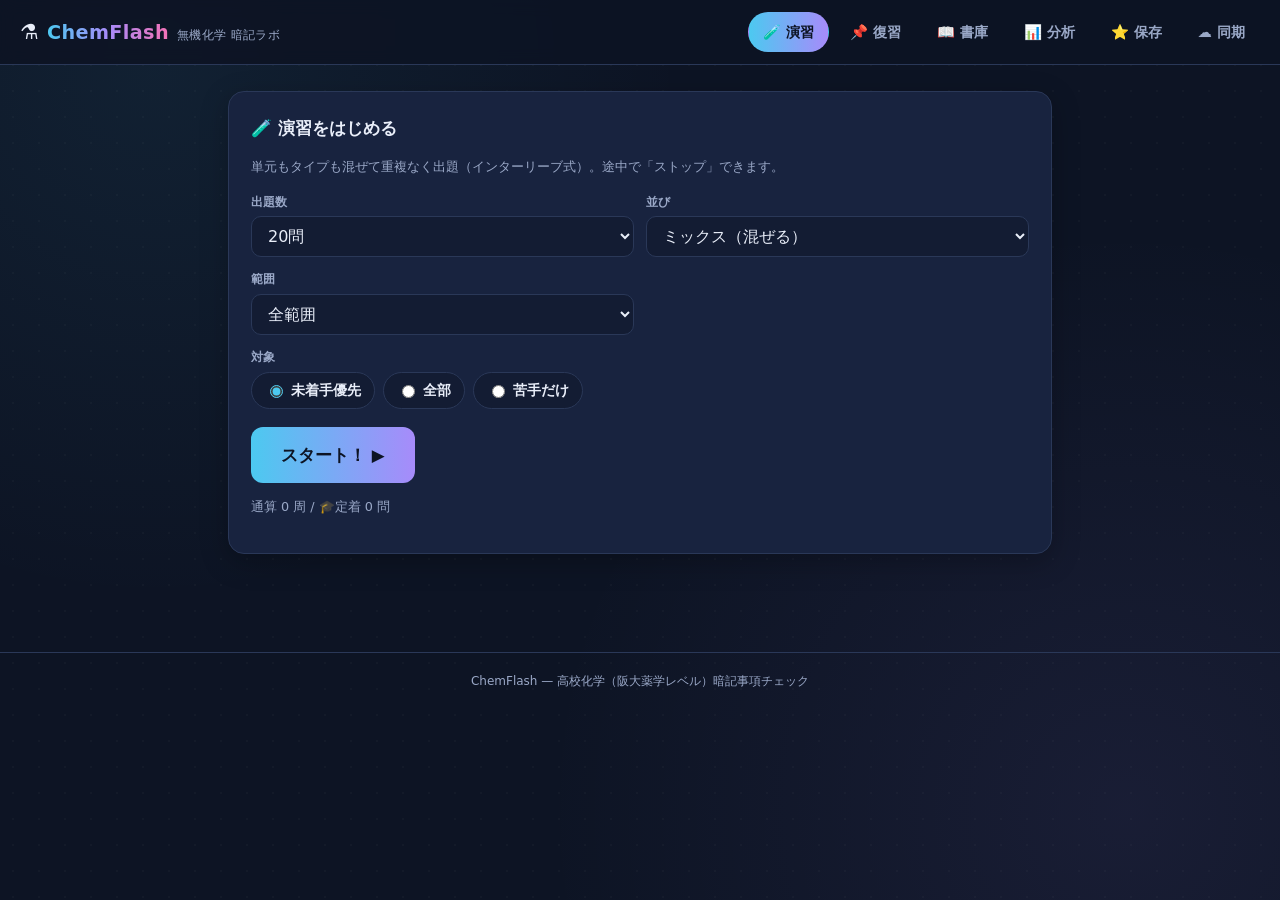
==== index.html @ 143f13f7 "金属元素115問を追加（計143問）＋問題データを js/seed.js に分離 - 公式問題の原本を store.js 内蔵から js/seed.js へ移動   （今後のCSV反映はこのファイルの" ====
<!doctype html>
<html lang="ja">
<head>
  <meta charset="utf-8">
  <meta name="viewport" content="width=device-width, initial-scale=1">
  <title>ChemFlash | 化学暗記ラボ</title>
  <link rel="icon" href="data:image/svg+xml,<svg xmlns=%22http://www.w3.org/2000/svg%22 viewBox=%220 0 100 100%22><text y=%22.9em%22 font-size=%2290%22>⚗️</text></svg>">
  <link rel="manifest" href="manifest.json">
  <meta name="theme-color" content="#0d1424">
  <meta name="apple-mobile-web-app-capable" content="yes">
  <link rel="stylesheet" href="css/style.css">
</head>
<body>

  <header class="appbar">
    <div class="logo">
      <span class="flask">⚗️</span>
      <span class="name">ChemFlash</span>
      <span class="tagline">無機化学 暗記ラボ</span>
    </div>
    <nav class="tabs">
      <button data-tab="practice" class="active">🧪 演習</button>
      <button data-tab="review">📌 復習</button>
      <button data-tab="library">📖 書庫</button>
      <button data-tab="stats">📊 分析</button>
      <button data-tab="saved">⭐ 保存</button>
      <button data-tab="sync">☁ 同期</button>
    </nav>
  </header>

  <main id="view"></main>

  <footer class="foot">ChemFlash — 高校化学（阪大薬学レベル）暗記事項チェック</footer>

  <div id="toast"></div>

  <script src="js/sync-config.js"></script>
  <script src="js/seed.js"></script>
  <script src="js/store.js"></script>
  <script src="js/app.js"></script>
</body>
</html>
---- css/style.css ----
/* =========================================================
   ChemFlash 共通スタイル
   テーマ: 深いネイビー（理系・大人）× ビビッドな差し色（ポップ）
   ========================================================= */
:root {
  --bg: #0d1424;
  --bg-soft: #131c33;
  --card: #18233f;
  --card-2: #1e2a4a;
  --line: #2a3858;
  --text: #e9eef9;
  --text-dim: #9aa8c7;
  --cyan: #4cc9f0;
  --violet: #a78bfa;
  --green: #34d399;
  --orange: #fb923c;
  --pink: #f472b6;
  --yellow: #fbbf24;
  --red: #f87171;
  --radius: 16px;
  --mono: "Consolas", "SF Mono", "Cascadia Code", monospace;
}

* { box-sizing: border-box; }

body {
  margin: 0;
  background:
    radial-gradient(circle at 12% 8%, rgba(76, 201, 240, .07), transparent 38%),
    radial-gradient(circle at 88% 90%, rgba(167, 139, 250, .08), transparent 42%),
    radial-gradient(rgba(255, 255, 255, .025) 1px, transparent 1px) 0 0 / 26px 26px,
    var(--bg);
  color: var(--text);
  font-family: "Hiragino Kaku Gothic ProN", "Yu Gothic UI", "Meiryo", system-ui, sans-serif;
  line-height: 1.7;
  min-height: 100vh;
}

/* ---------- ヘッダー ---------- */
header.appbar {
  position: sticky; top: 0; z-index: 20;
  display: flex; align-items: center; gap: 14px; flex-wrap: wrap;
  padding: 12px 20px;
  background: rgba(13, 20, 36, .88);
  backdrop-filter: blur(8px);
  border-bottom: 1px solid var(--line);
}
.logo {
  display: flex; align-items: baseline; gap: 8px;
  font-weight: 800; font-size: 1.2rem; letter-spacing: .02em;
  white-space: nowrap;
}
.logo .flask { font-size: 1.3rem; }
.logo .name {
  background: linear-gradient(90deg, var(--cyan), var(--violet), var(--pink));
  -webkit-background-clip: text; background-clip: text; color: transparent;
}
.logo .tagline { font-size: .72rem; font-weight: 500; color: var(--text-dim); }

nav.tabs { display: flex; gap: 6px; flex-wrap: wrap; margin-left: auto; }
nav.tabs button, .navlink {
  border: 1px solid transparent; background: transparent; color: var(--text-dim);
  font: inherit; font-size: .9rem; font-weight: 600;
  padding: 7px 14px; border-radius: 999px; cursor: pointer;
  text-decoration: none; transition: .15s;
}
nav.tabs button:hover, .navlink:hover { color: var(--text); background: var(--card); }
nav.tabs button.active {
  color: #0d1424; background: linear-gradient(90deg, var(--cyan), var(--violet));
}
.navlink { border-color: var(--line); }

main { max-width: 860px; margin: 0 auto; padding: 26px 18px 80px; }

footer.foot {
  text-align: center; color: var(--text-dim); font-size: .75rem;
  padding: 18px; border-top: 1px solid var(--line);
}

/* ---------- パネル / カード ---------- */
.panel {
  background: var(--card); border: 1px solid var(--line);
  border-radius: var(--radius); padding: 22px; margin-bottom: 18px;
  box-shadow: 0 8px 28px rgba(0, 0, 0, .25);
}
.panel h2 { margin: 0 0 12px; font-size: 1.05rem; }
.panel h2 .accent { color: var(--cyan); }
.center { text-align: center; }
.muted { color: var(--text-dim); font-size: .85rem; }
.small { font-size: .8rem; }

/* ---------- チップ ---------- */
.chip {
  display: inline-block; padding: 2px 11px; border-radius: 999px;
  font-size: .74rem; font-weight: 700; letter-spacing: .02em;
  border: 1px solid var(--line); color: var(--text-dim); background: var(--bg-soft);
}
.chip.sub { color: var(--cyan); border-color: rgba(76, 201, 240, .4); }
.chip.type-丸暗記 { color: var(--yellow); border-color: rgba(251, 191, 36, .45); }
.chip.type-理由型 { color: var(--pink); border-color: rgba(244, 114, 182, .45); }
.chip.unit { color: var(--violet); border-color: rgba(167, 139, 250, .4); }
.chip.custom { color: var(--green, #4ade80); border-color: rgba(74, 222, 128, .45); }
.diff { color: var(--yellow); font-size: .8rem; letter-spacing: 2px; }

/* ---------- 問題カード ---------- */
.qcard { position: relative; }
.qcard-top { display: flex; align-items: center; gap: 8px; flex-wrap: wrap; margin-bottom: 14px; }
.star-btn {
  margin-left: auto; background: none; border: none; cursor: pointer;
  font-size: 1.45rem; line-height: 1; color: var(--line); transition: .15s;
}
.star-btn:hover { transform: scale(1.2) rotate(-8deg); }
.star-btn.on { color: var(--yellow); text-shadow: 0 0 12px rgba(251, 191, 36, .6); }

.qtext { font-size: 1.12rem; font-weight: 700; margin: 6px 0 10px; white-space: pre-wrap; }
.tags { color: var(--text-dim); font-size: .78rem; font-family: var(--mono); }
.tags span { margin-right: 8px; }
.ans-tags { margin-top: 10px; }

.answer-box {
  margin-top: 16px; padding: 14px 16px; border-radius: 12px;
  background: var(--bg-soft); border: 1px dashed var(--cyan);
  white-space: pre-wrap; animation: pop-in .22s ease-out;
}
.answer-box .label { color: var(--cyan); font-size: .72rem; font-weight: 800; letter-spacing: .15em; }
@keyframes pop-in { from { opacity: 0; transform: translateY(6px) scale(.98); } }

/* ---------- ボタン ---------- */
.btn {
  font: inherit; font-weight: 700; cursor: pointer;
  border: 1px solid var(--line); border-radius: 12px;
  background: var(--card-2); color: var(--text);
  padding: 11px 20px; transition: .15s;
}
.btn:hover { transform: translateY(-1px); filter: brightness(1.12); }
.btn:active { transform: translateY(1px) scale(.98); }
.btn.primary {
  border: none; color: #0d1424;
  background: linear-gradient(90deg, var(--cyan), var(--violet));
}
.btn.ok { border: none; color: #06281c; background: var(--green); }
.btn.ng { border: none; color: #341403; background: var(--orange); }
.btn.danger { color: var(--red); border-color: rgba(248, 113, 113, .4); }
.btn.wide { width: 100%; }
.btn.sm { padding: 5px 12px; font-size: .8rem; border-radius: 9px; }

.judge-row { display: flex; gap: 12px; margin-top: 16px; }
.judge-row .btn { flex: 1; font-size: 1rem; padding: 13px; }

.reveal-wrap { margin-top: 18px; }

/* ---------- コメント ---------- */
.comment-wrap { margin-top: 16px; border-top: 1px solid var(--line); padding-top: 10px; }
.comment-toggle {
  background: none; border: none; color: var(--text-dim); cursor: pointer;
  font: inherit; font-size: .82rem; padding: 2px 0;
}
.comment-toggle:hover { color: var(--cyan); }
.comment-body { display: flex; gap: 8px; margin-top: 8px; }
.comment-body[hidden] { display: none; }
textarea, input[type="text"], select {
  font: inherit; color: var(--text); background: var(--bg-soft);
  border: 1px solid var(--line); border-radius: 10px; padding: 9px 12px;
}
textarea:focus, input:focus, select:focus { outline: none; border-color: var(--cyan); }
.comment-body textarea { flex: 1; min-height: 44px; resize: vertical; }
.comment-preview { color: var(--yellow); font-size: .82rem; margin-top: 6px; white-space: pre-wrap; }

/* ---------- セッションバー ---------- */
.session-bar { display: flex; align-items: center; gap: 14px; margin-bottom: 14px; flex-wrap: wrap; }
.session-bar .meta { font-size: .82rem; color: var(--text-dim); font-weight: 600; }
.progress-track {
  flex: 1; min-width: 140px; height: 8px; border-radius: 99px;
  background: var(--bg-soft); overflow: hidden;
}
.progress-fill {
  height: 100%; border-radius: 99px;
  background: linear-gradient(90deg, var(--cyan), var(--violet), var(--pink));
  transition: width .3s;
}

/* ---------- フィルタ ---------- */
.filter-row { display: flex; gap: 10px; flex-wrap: wrap; margin-bottom: 16px; }
.filter-row select { flex: 1; min-width: 150px; }

/* ---------- 分析 ---------- */
.metric-legend { display: flex; gap: 16px; flex-wrap: wrap; margin-bottom: 14px; font-size: .78rem; color: var(--text-dim); }
.metric-legend i { display: inline-block; width: 10px; height: 10px; border-radius: 3px; margin-right: 5px; }
.stat-row { padding: 12px 0; border-bottom: 1px solid var(--line); }
.stat-row:last-child { border-bottom: none; }
.stat-row .name { font-weight: 700; font-size: .92rem; }
.stat-row .count { color: var(--text-dim); font-size: .76rem; margin-left: 8px; font-family: var(--mono); }
.bars { display: grid; gap: 5px; margin-top: 8px; }
.bar-line { display: grid; grid-template-columns: 6.2em 1fr 4em; align-items: center; gap: 10px; font-size: .76rem; }
.bar-line .blabel { color: var(--text-dim); }
.bar-track { height: 7px; border-radius: 99px; background: var(--bg-soft); overflow: hidden; }
.bar-fill { height: 100%; border-radius: 99px; transition: width .4s; }
.bar-fill.first { background: var(--cyan); }
.bar-fill.understand { background: var(--green); }
.bar-fill.coverage { background: var(--violet); }
.bar-line .bval { text-align: right; font-family: var(--mono); }

/* ---------- 保存リスト ---------- */
/* ---------- 自作問題フォーム ---------- */
.cq-form { display: flex; flex-direction: column; gap: 10px; margin-bottom: 16px; }
.cq-form textarea { resize: vertical; }
.cq-form .btn-row { margin-top: 0; }
.cq-list { border-top: 1px solid var(--line); padding-top: 6px; }
.cq-list summary .badge { flex-shrink: 0; margin-left: auto; }

details.saved-item { border-bottom: 1px solid var(--line); padding: 10px 0; }
details.saved-item:last-child { border-bottom: none; }
details.saved-item summary { cursor: pointer; font-weight: 600; list-style: none; display: flex; gap: 10px; align-items: baseline; }
details.saved-item summary::before { content: "▸"; color: var(--cyan); flex-shrink: 0; }
details.saved-item[open] summary::before { content: "▾"; }
.saved-body { padding: 10px 0 4px 18px; }

/* ---------- テーブル（管理画面） ---------- */
.table-wrap { overflow-x: auto; }
table.qtable { width: 100%; border-collapse: collapse; font-size: .84rem; }
table.qtable th, table.qtable td {
  text-align: left; padding: 9px 10px; border-bottom: 1px solid var(--line); vertical-align: top;
}
table.qtable th { color: var(--text-dim); font-size: .74rem; letter-spacing: .05em; white-space: nowrap; }
table.qtable td.q-cell { min-width: 220px; }
table.qtable .ans { color: var(--text-dim); font-size: .78rem; }

.form-grid { display: grid; grid-template-columns: 1fr 1fr; gap: 12px; }
.form-grid .full { grid-column: 1 / -1; }
.form-grid label { display: block; font-size: .76rem; font-weight: 700; color: var(--text-dim); margin-bottom: 4px; }
.form-grid input, .form-grid select, .form-grid textarea { width: 100%; }
@media (max-width: 640px) { .form-grid { grid-template-columns: 1fr; } }

.btn-row { display: flex; gap: 10px; flex-wrap: wrap; margin-top: 14px; }

pre.csv-help {
  background: var(--bg-soft); border: 1px solid var(--line); border-radius: 10px;
  padding: 12px; font-family: var(--mono); font-size: .72rem;
  overflow-x: auto; color: var(--text-dim);
}

/* ---------- 同期 ---------- */
.sync-id-box {
  font-family: var(--mono); font-size: .9rem;
  background: var(--bg-soft); border: 1px solid var(--violet);
  border-radius: 10px; padding: 10px 14px; word-break: break-all;
}

/* ---------- 友達に教える ---------- */
.share-row { display: flex; gap: 18px; align-items: flex-start; flex-wrap: wrap; }
.qr-card {
  background: #fff; border-radius: 14px; padding: 10px; line-height: 0;
  flex: 0 0 auto; /* QRは白地でないと読み取りにくい */
}
.share-side { flex: 1; min-width: 220px; display: flex; flex-direction: column; gap: 4px; }
.share-url {
  font-family: var(--mono); font-size: .82rem; color: var(--text);
  background: var(--bg-soft); border: 1px solid var(--line);
  border-radius: 10px; padding: 8px 12px; word-break: break-all;
}
.share-side .btn-row { margin-top: 8px; }

/* ---------- トースト ---------- */
#toast {
  position: fixed; left: 50%; bottom: 28px; transform: translateX(-50%) translateY(20px);
  background: var(--card-2); color: var(--text); border: 1px solid var(--line);
  padding: 10px 22px; border-radius: 999px; font-size: .86rem; font-weight: 600;
  opacity: 0; pointer-events: none; transition: .25s; z-index: 99;
  box-shadow: 0 10px 30px rgba(0, 0, 0, .4);
}
#toast.show { opacity: 1; transform: translateX(-50%) translateY(0); }
#toast.good { border-color: var(--green); }
#toast.bad { border-color: var(--red); }

/* ---------- ダイアログ ---------- */
dialog {
  background: var(--card); color: var(--text); border: 1px solid var(--line);
  border-radius: var(--radius); padding: 22px; max-width: 560px; width: calc(100% - 40px);
}
dialog::backdrop { background: rgba(5, 8, 16, .7); backdrop-filter: blur(3px); }

/* ---------- 完了画面 ---------- */
.done-emoji { font-size: 3rem; margin: 6px 0; }
.score-line { font-size: 1rem; margin: 10px 0 18px; }
.score-line b.okc { color: var(--green); }
.score-line b.ngc { color: var(--orange); }

/* ===== 3段階評価ボタン ===== */
.judge-q { text-align: center; color: var(--text-dim); font-size: .82rem; margin: 16px 0 8px; }
.judge-row.grade3 .btn { font-size: .98rem; }
.btn.vague { border: none; color: #3a2d04; background: var(--yellow); }
.btn.skip { color: var(--text-dim); border-color: var(--line); margin-top: 8px; }
.btn.ghost { background: transparent; color: var(--cyan); border-color: rgba(76, 201, 240, .4); }
.btn.big { font-size: 1.05rem; padding: 14px 30px; }
.after-row { margin-top: 14px; text-align: center; }
.reveal-wrap .btn.skip.wide { margin-top: 10px; }

/* ===== タグボタン ===== */
.tagbtn {
  font: inherit; font-family: var(--mono); font-size: .76rem;
  background: var(--bg-soft); color: var(--text-dim);
  border: 1px solid var(--line); border-radius: 7px;
  padding: 1px 8px; margin: 0 5px 5px 0; cursor: pointer; transition: .12s;
}
.tagbtn:hover { color: var(--cyan); border-color: var(--cyan); }

/* ===== ナビバッジ ===== */
.navbadge {
  display: inline-block; min-width: 18px; padding: 0 5px;
  background: var(--pink); color: #2a0716; border-radius: 99px;
  font-size: .7rem; font-weight: 800; text-align: center;
}

/* ===== 演習スタート画面 ===== */
.start-grid { display: grid; grid-template-columns: 1fr 1fr; gap: 12px; margin: 14px 0; }
.start-grid .full { grid-column: 1 / -1; }
.start-grid label { display: block; font-size: .76rem; font-weight: 700; color: var(--text-dim); margin-bottom: 4px; }
.start-grid select { width: 100%; }
.seg { display: flex; gap: 8px; flex-wrap: wrap; }
.seg label { display: inline-flex; align-items: center; gap: 5px; font-size: .85rem; color: var(--text);
  background: var(--bg-soft); border: 1px solid var(--line); border-radius: 99px; padding: 6px 13px; cursor: pointer; }
.seg input { accent-color: var(--cyan); }
.due-hint { background: rgba(76,201,240,.08); border: 1px solid rgba(76,201,240,.3);
  border-radius: 10px; padding: 8px 12px; font-size: .85rem; }
@media (max-width: 520px) { .start-grid { grid-template-columns: 1fr; } }

/* ===== サブタブ（復習） ===== */
.subtabs { display: flex; gap: 8px; margin-bottom: 12px; }
.subtab {
  flex: 1; font: inherit; font-weight: 700; cursor: pointer;
  background: var(--card); color: var(--text-dim);
  border: 1px solid var(--line); border-radius: 12px; padding: 10px; transition: .15s;
}
.subtab.active { color: #0d1424; background: linear-gradient(90deg, var(--cyan), var(--violet)); border-color: transparent; }
.subtab .cnt { font-family: var(--mono); opacity: .85; }

/* ===== 書庫 ===== */
.active-tag { font-size: .85rem; }
.lib-list { margin-top: 6px; }
.lib-item { border-bottom: 1px solid var(--line); padding: 9px 0; }
.lib-item summary { cursor: pointer; list-style: none; display: flex; gap: 9px; align-items: baseline; }
.lib-item summary::-webkit-details-marker { display: none; }
.lib-q { font-weight: 600; font-size: .9rem; }
.lib-body { padding: 10px 0 4px 6px; }
.lib-meta { display: flex; align-items: center; gap: 8px; flex-wrap: wrap; margin-bottom: 10px; }
.lib-meta .star-btn { margin-left: auto; font-size: 1.2rem; }

.badge { display: inline-block; padding: 1px 9px; border-radius: 99px; font-size: .7rem; font-weight: 800;
  white-space: nowrap; border: 1px solid var(--line); }
.badge.b-ok { color: var(--green); border-color: rgba(52,211,153,.5); }
.badge.b-vague { color: var(--yellow); border-color: rgba(251,191,36,.5); }
.badge.b-ng { color: var(--orange); border-color: rgba(251,146,60,.5); }
.badge.b-graduated { color: #0d1424; background: var(--green); border-color: transparent; }
.badge.b-untouched { color: var(--text-dim); }
.badge.b-unlearned { color: var(--violet); border-color: rgba(167,139,250,.5); }

/* ===== 分析ヒーロー ===== */
.panel.hero { background: linear-gradient(160deg, var(--card-2), var(--card)); }
.hero-stats { display: flex; gap: 10px; text-align: center; margin-bottom: 14px; }
.hero-stats .hs { flex: 1; background: var(--bg-soft); border: 1px solid var(--line); border-radius: 12px; padding: 12px 6px; }
.hero-stats .hs b { display: block; font-size: 1.5rem; }
.hero-stats .hs span { font-size: .72rem; color: var(--text-dim); }
.weak-box { background: rgba(248,113,113,.06); border: 1px solid rgba(248,113,113,.25); border-radius: 12px; padding: 10px 14px; }
.weak-title { font-weight: 800; font-size: .82rem; color: var(--orange); margin-bottom: 6px; }
.weak-list { margin: 0; padding-left: 20px; }
.weak-list li { padding: 2px 0; font-size: .9rem; }
.weak-list .dot { display: inline-block; width: 9px; height: 9px; border-radius: 3px; margin-right: 6px; }

/* 単元タイル */
.unit-grid { display: grid; grid-template-columns: repeat(auto-fill, minmax(150px, 1fr)); gap: 10px; }
.unit-tile {
  text-align: left; cursor: pointer; font: inherit; color: var(--text);
  background: var(--bg-soft); border: 1px solid var(--line);
  border-left: 5px solid var(--c); border-radius: 12px; padding: 11px 13px; transition: .15s;
}
.unit-tile:hover { transform: translateY(-2px); border-color: var(--c); }
.unit-tile.open { background: var(--card-2); box-shadow: 0 0 0 1px var(--c) inset; }
.unit-tile .ut-name { display: block; font-weight: 700; font-size: .88rem; }
.unit-tile .ut-val { font-size: 1.4rem; font-weight: 800; color: var(--c); }
.unit-tile .ut-sub { display: block; font-size: .68rem; color: var(--text-dim); }

/* 凡例スウォッチ */
.metric-legend .sw { display: inline-block; width: 11px; height: 11px; border-radius: 3px; margin-right: 5px; }
.metric-legend .sw.s-ok { background: var(--green); }
.metric-legend .sw.s-vague { background: var(--yellow); }
.metric-legend .sw.s-ng { background: var(--orange); }

/* 積み上げバー */
.bar-track.stacked { display: flex; }
.bar-track.stacked .seg { height: 100%; display: block; }
.seg.s-ok { background: var(--green); }
.seg.s-vague { background: var(--yellow); }
.seg.s-ng { background: var(--orange); }
.bar-line .blabel.tagbtn { font-family: var(--mono); }
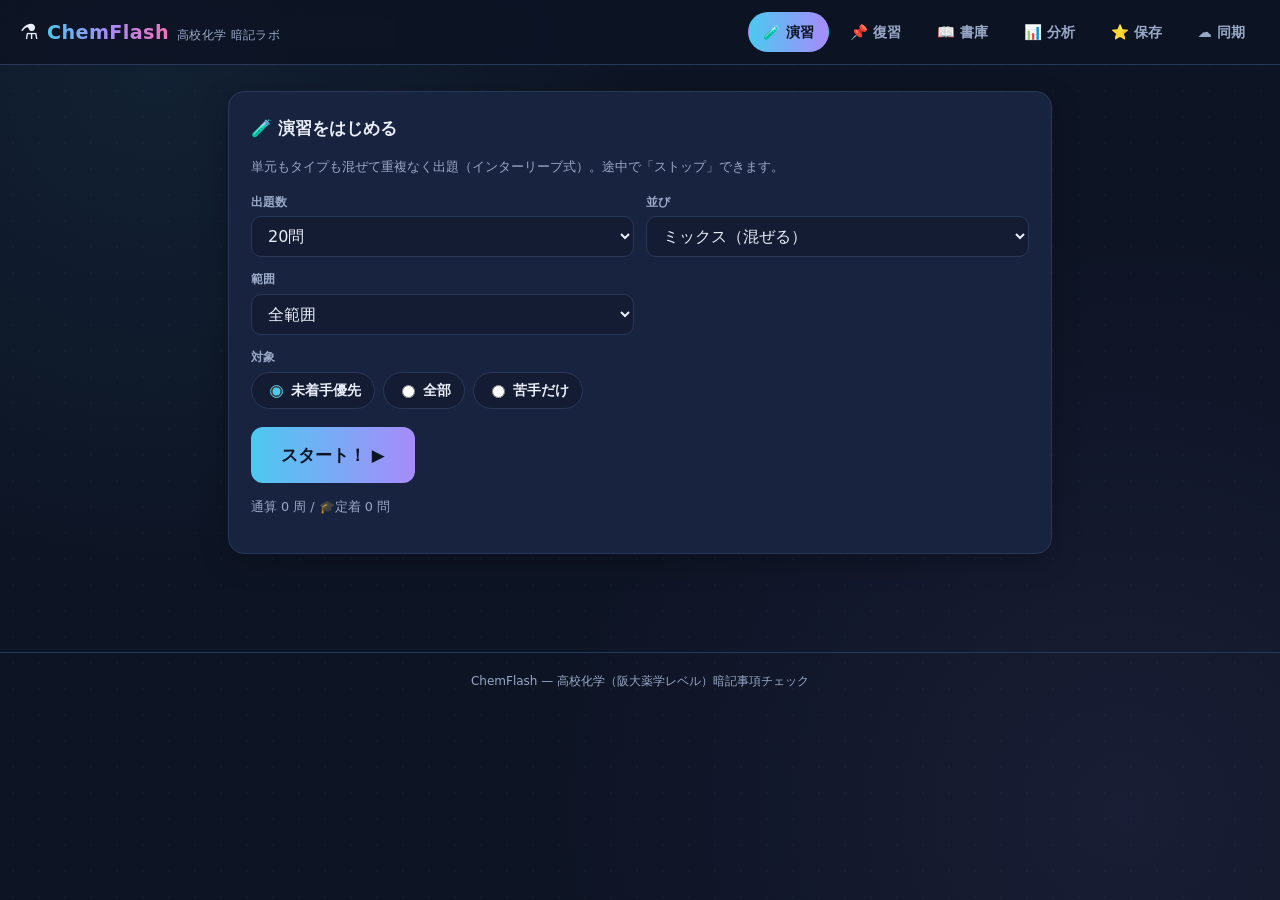
==== commit 71219f4c: "無機化学（非金属）110問＋理論化学102問を追加（計355問） - 無機化学: 水素・貴ガス、炭素・ケイ素 等の非金属分野 110問 - 理論化学（新単元）: 結晶/酸と塩基/酸化還元/電気化学/熱" ====
--- a/index.html
+++ b/index.html
@@ -16,7 +16,7 @@
     <div class="logo">
       <span class="flask">⚗️</span>
       <span class="name">ChemFlash</span>
-      <span class="tagline">無機化学 暗記ラボ</span>
+      <span class="tagline">高校化学 暗記ラボ</span>
     </div>
     <nav class="tabs">
       <button data-tab="practice" class="active">🧪 演習</button>
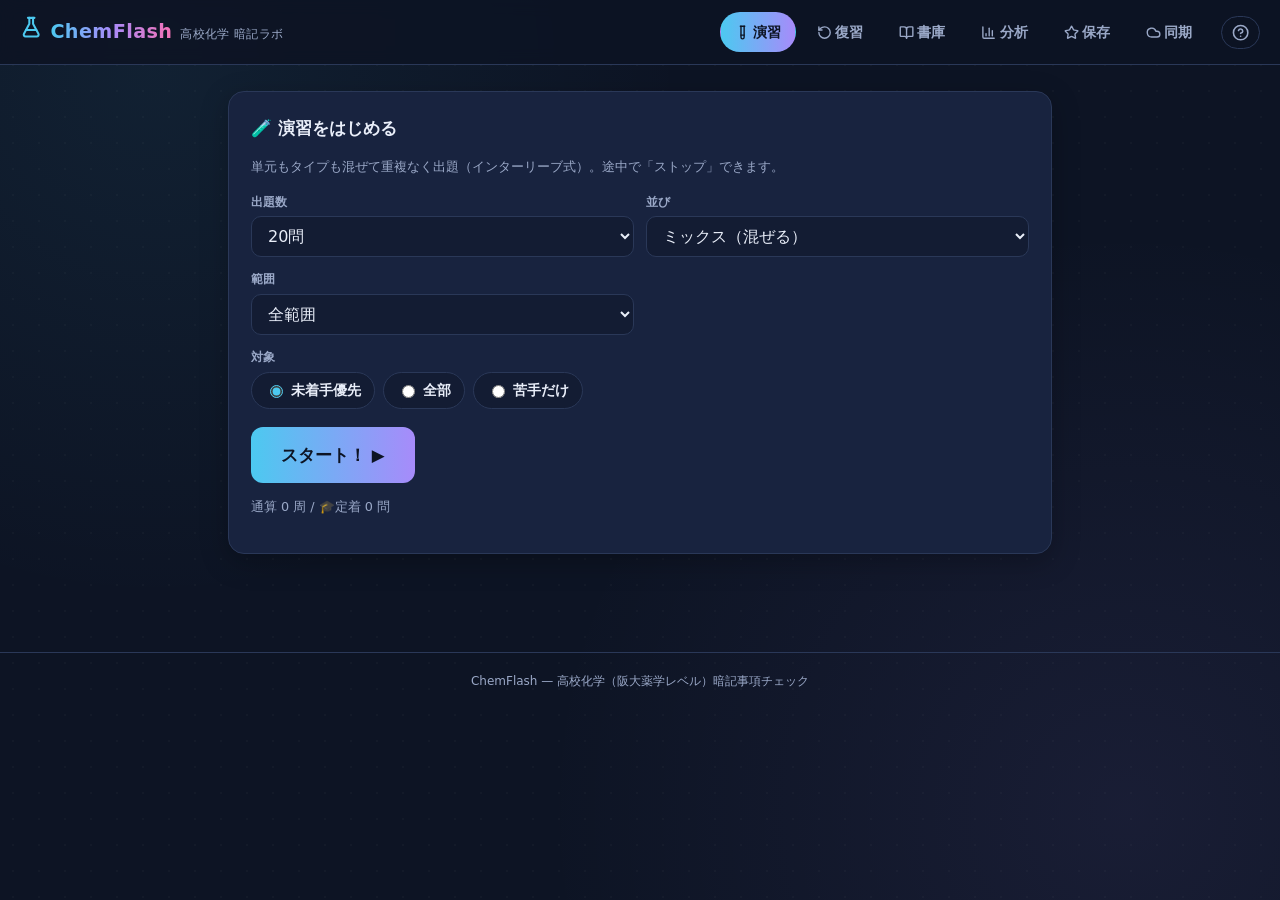
==== commit e68db441: "使い方ページ・フィードバック機能を追加、ヘッダーアイコンをlucideに変更 - ヘッダーに「使い方」ボタンを追加し、各機能の説明をアコーディオン形式で表示 - 同期タブにテキストフィードバック送信欄" ====
--- a/index.html
+++ b/index.html
@@ -14,18 +14,19 @@
 
   <header class="appbar">
     <div class="logo">
-      <span class="flask">⚗️</span>
+      <span class="flask"><svg class="icon" viewBox="0 0 24 24" fill="none" stroke="currentColor" stroke-width="2" stroke-linecap="round" stroke-linejoin="round" aria-hidden="true"><path d="M14 2v6a2 2 0 0 0 .245.96l5.51 10.08A2 2 0 0 1 18 22H6a2 2 0 0 1-1.755-2.96l5.51-10.08A2 2 0 0 0 10 8V2"/><path d="M6.453 15h11.094"/><path d="M8.5 2h7"/></svg></span>
       <span class="name">ChemFlash</span>
       <span class="tagline">高校化学 暗記ラボ</span>
     </div>
     <nav class="tabs">
-      <button data-tab="practice" class="active">🧪 演習</button>
-      <button data-tab="review">📌 復習</button>
-      <button data-tab="library">📖 書庫</button>
-      <button data-tab="stats">📊 分析</button>
-      <button data-tab="saved">⭐ 保存</button>
-      <button data-tab="sync">☁ 同期</button>
+      <button data-tab="practice" class="active"><svg class="icon" viewBox="0 0 24 24" fill="none" stroke="currentColor" stroke-width="2" stroke-linecap="round" stroke-linejoin="round" aria-hidden="true"><path d="M14.5 2v17.5c0 1.4-1.1 2.5-2.5 2.5c-1.4 0-2.5-1.1-2.5-2.5V2"/><path d="M8.5 2h7"/><path d="M14.5 16h-5"/></svg> 演習</button>
+      <button data-tab="review"><svg class="icon" viewBox="0 0 24 24" fill="none" stroke="currentColor" stroke-width="2" stroke-linecap="round" stroke-linejoin="round" aria-hidden="true"><path d="M3 12a9 9 0 1 0 9-9 9.75 9.75 0 0 0-6.74 2.74L3 8"/><path d="M3 3v5h5"/></svg> 復習<span class="navbadge" id="review-badge" hidden></span></button>
+      <button data-tab="library"><svg class="icon" viewBox="0 0 24 24" fill="none" stroke="currentColor" stroke-width="2" stroke-linecap="round" stroke-linejoin="round" aria-hidden="true"><path d="M12 7v14"/><path d="M3 18a1 1 0 0 1-1-1V4a1 1 0 0 1 1-1h5a4 4 0 0 1 4 4 4 4 0 0 1 4-4h5a1 1 0 0 1 1 1v13a1 1 0 0 1-1 1h-6a3 3 0 0 0-3 3 3 3 0 0 0-3-3z"/></svg> 書庫</button>
+      <button data-tab="stats"><svg class="icon" viewBox="0 0 24 24" fill="none" stroke="currentColor" stroke-width="2" stroke-linecap="round" stroke-linejoin="round" aria-hidden="true"><path d="M3 3v16a2 2 0 0 0 2 2h16"/><path d="M18 17V9"/><path d="M13 17V5"/><path d="M8 17v-3"/></svg> 分析</button>
+      <button data-tab="saved"><svg class="icon" viewBox="0 0 24 24" fill="none" stroke="currentColor" stroke-width="2" stroke-linecap="round" stroke-linejoin="round" aria-hidden="true"><path d="M11.525 2.295a.53.53 0 0 1 .95 0l2.31 4.679a2.123 2.123 0 0 0 1.595 1.16l5.166.756a.53.53 0 0 1 .294.904l-3.736 3.638a2.123 2.123 0 0 0-.611 1.878l.882 5.14a.53.53 0 0 1-.771.56l-4.618-2.428a2.122 2.122 0 0 0-1.973 0L6.396 21.01a.53.53 0 0 1-.77-.56l.881-5.139a2.122 2.122 0 0 0-.611-1.879L2.16 9.795a.53.53 0 0 1 .294-.906l5.165-.755a2.122 2.122 0 0 0 1.597-1.16z"/></svg> 保存</button>
+      <button data-tab="sync"><svg class="icon" viewBox="0 0 24 24" fill="none" stroke="currentColor" stroke-width="2" stroke-linecap="round" stroke-linejoin="round" aria-hidden="true"><path d="M17.5 19H9a7 7 0 1 1 6.71-9h1.79a4.5 4.5 0 1 1 0 9Z"/></svg> 同期</button>
     </nav>
+    <button class="navlink icon-btn" id="help-btn" title="使い方"><svg class="icon" viewBox="0 0 24 24" fill="none" stroke="currentColor" stroke-width="2" stroke-linecap="round" stroke-linejoin="round" aria-hidden="true"><circle cx="12" cy="12" r="10"/><path d="M9.09 9a3 3 0 0 1 5.83 1c0 2-3 3-3 3"/><path d="M12 17h.01"/></svg></button>
   </header>
 
   <main id="view"></main>
@@ -34,6 +35,93 @@
 
   <div id="toast"></div>
 
+  <dialog id="help-dialog">
+    <h2 style="margin-top:0">📘 ChemFlash の使い方</h2>
+    <p class="muted small">機能が増えてきたので、使い方をここにまとめました。気になる項目をタップすると説明が開きます。わからないことがあれば「同期」タブの📣フィードバックから送ってください。</p>
+
+    <div class="help-list">
+      <details class="help-item">
+        <summary><svg class="icon" viewBox="0 0 24 24" fill="none" stroke="currentColor" stroke-width="2" stroke-linecap="round" stroke-linejoin="round" aria-hidden="true"><path d="M14.5 2v17.5c0 1.4-1.1 2.5-2.5 2.5c-1.4 0-2.5-1.1-2.5-2.5V2"/><path d="M8.5 2h7"/><path d="M14.5 16h-5"/></svg> 演習 <svg class="icon chevron" viewBox="0 0 24 24" fill="none" stroke="currentColor" stroke-width="2" stroke-linecap="round" stroke-linejoin="round" aria-hidden="true"><path d="m6 9 6 6 6-6"/></svg></summary>
+        <div class="help-body">
+          <ul>
+            <li>出題数・並び方（ミックス/集中）・範囲・対象を選んで「スタート」。途中でも「ストップ」でやめられます。</li>
+            <li>答えを見たら <b>🙅わからない／🤔あいまい／🙆完璧</b> の3段階で自己評価します。</li>
+            <li>授業でまだやっていない問題は「⤳ まだ習ってない」で出題・統計から外せます（書庫からいつでも戻せます）。</li>
+          </ul>
+        </div>
+      </details>
+
+      <details class="help-item">
+        <summary><svg class="icon" viewBox="0 0 24 24" fill="none" stroke="currentColor" stroke-width="2" stroke-linecap="round" stroke-linejoin="round" aria-hidden="true"><path d="M3 12a9 9 0 1 0 9-9 9.75 9.75 0 0 0-6.74 2.74L3 8"/><path d="M3 3v5h5"/></svg> 復習 <svg class="icon chevron" viewBox="0 0 24 24" fill="none" stroke="currentColor" stroke-width="2" stroke-linecap="round" stroke-linejoin="round" aria-hidden="true"><path d="m6 9 6 6 6-6"/></svg></summary>
+        <div class="help-body">
+          <ul>
+            <li><b>🔁 間違い復習</b>: 「わからない・あいまい」だった問題を、その場でもう一度。完璧にできれば一覧から外れます。</li>
+            <li><b>📅 今日の復習</b>: 「そろそろ忘れそうな頃」に自動で出題されます。完璧にするたびに次の間隔が伸び、2回連続でできると🎓定着になります。</li>
+          </ul>
+        </div>
+      </details>
+
+      <details class="help-item">
+        <summary><svg class="icon" viewBox="0 0 24 24" fill="none" stroke="currentColor" stroke-width="2" stroke-linecap="round" stroke-linejoin="round" aria-hidden="true"><path d="M12 7v14"/><path d="M3 18a1 1 0 0 1-1-1V4a1 1 0 0 1 1-1h5a4 4 0 0 1 4 4 4 4 0 0 1 4-4h5a1 1 0 0 1 1 1v13a1 1 0 0 1-1 1h-6a3 3 0 0 0-3 3 3 3 0 0 0-3-3z"/></svg> 書庫 <svg class="icon chevron" viewBox="0 0 24 24" fill="none" stroke="currentColor" stroke-width="2" stroke-linecap="round" stroke-linejoin="round" aria-hidden="true"><path d="m6 9 6 6 6-6"/></svg></summary>
+        <div class="help-body">
+          <ul>
+            <li>採点なしで全問題を見られる一覧です。問題文・答え・キーワードで検索したり、分野・タイプ・難易度・状態で絞り込めます。</li>
+            <li>上にある「🎚 学習範囲」を使うと、授業の進み具合に合わせて単元・分野ごと「未習」⇄「学習中」をまとめて切り替えられます。</li>
+          </ul>
+        </div>
+      </details>
+
+      <details class="help-item">
+        <summary><svg class="icon" viewBox="0 0 24 24" fill="none" stroke="currentColor" stroke-width="2" stroke-linecap="round" stroke-linejoin="round" aria-hidden="true"><path d="M3 3v16a2 2 0 0 0 2 2h16"/><path d="M18 17V9"/><path d="M13 17V5"/><path d="M8 17v-3"/></svg> 分析 <svg class="icon chevron" viewBox="0 0 24 24" fill="none" stroke="currentColor" stroke-width="2" stroke-linecap="round" stroke-linejoin="round" aria-hidden="true"><path d="m6 9 6 6 6-6"/></svg></summary>
+        <div class="help-body">
+          <ul>
+            <li>単元ごとの理解度が色でわかります（赤＝苦手）。タップすると分野別の詳細が見られます。</li>
+            <li>「いま優先したい分野（弱点トップ3）」や🎓定着数、今日の復習件数、カバー率もここで確認できます。</li>
+          </ul>
+        </div>
+      </details>
+
+      <details class="help-item">
+        <summary><svg class="icon" viewBox="0 0 24 24" fill="none" stroke="currentColor" stroke-width="2" stroke-linecap="round" stroke-linejoin="round" aria-hidden="true"><path d="M11.525 2.295a.53.53 0 0 1 .95 0l2.31 4.679a2.123 2.123 0 0 0 1.595 1.16l5.166.756a.53.53 0 0 1 .294.904l-3.736 3.638a2.123 2.123 0 0 0-.611 1.878l.882 5.14a.53.53 0 0 1-.771.56l-4.618-2.428a2.122 2.122 0 0 0-1.973 0L6.396 21.01a.53.53 0 0 1-.77-.56l.881-5.139a2.122 2.122 0 0 0-.611-1.879L2.16 9.795a.53.53 0 0 1 .294-.906l5.165-.755a2.122 2.122 0 0 0 1.597-1.16z"/></svg> 保存・自作問題 <svg class="icon chevron" viewBox="0 0 24 24" fill="none" stroke="currentColor" stroke-width="2" stroke-linecap="round" stroke-linejoin="round" aria-hidden="true"><path d="m6 9 6 6 6-6"/></svg></summary>
+        <div class="help-body">
+          <ul>
+            <li>問題カードの☆をタップすると「保存」タブにストックされます。あとで見返したい問題はここに入れておきましょう。</li>
+            <li>「保存」タブの✏️自作問題から、自分だけの問題を追加できます。演習・復習にも普通に混ざって出題されます（他の人には共有されません）。</li>
+          </ul>
+        </div>
+      </details>
+
+      <details class="help-item">
+        <summary><svg class="icon" viewBox="0 0 24 24" fill="none" stroke="currentColor" stroke-width="2" stroke-linecap="round" stroke-linejoin="round" aria-hidden="true"><path d="M17.5 19H9a7 7 0 1 1 6.71-9h1.79a4.5 4.5 0 1 1 0 9Z"/></svg> 同期・共有 <svg class="icon chevron" viewBox="0 0 24 24" fill="none" stroke="currentColor" stroke-width="2" stroke-linecap="round" stroke-linejoin="round" aria-hidden="true"><path d="m6 9 6 6 6-6"/></svg></summary>
+        <div class="help-body">
+          <ul>
+            <li>「同期ID」を発行すると学習データがクラウドに保存され、別の端末でそのIDを入力すれば続きから学習できます。</li>
+            <li>QRコードやリンクを使えば、友達にもアプリを教えられます。</li>
+            <li>サーバを使いたくない場合は「ファイルでバックアップ/復元」も選べます。</li>
+          </ul>
+        </div>
+      </details>
+
+      <details class="help-item">
+        <summary><svg class="icon" viewBox="0 0 24 24" fill="none" stroke="currentColor" stroke-width="2" stroke-linecap="round" stroke-linejoin="round" aria-hidden="true"><rect width="14" height="20" x="5" y="2" rx="2" ry="2"/><path d="M12 18h.01"/></svg> ホーム画面に追加 <svg class="icon chevron" viewBox="0 0 24 24" fill="none" stroke="currentColor" stroke-width="2" stroke-linecap="round" stroke-linejoin="round" aria-hidden="true"><path d="m6 9 6 6 6-6"/></svg></summary>
+        <div class="help-body">
+          <p>スマホでこのページを開いて、ブラウザの共有/メニューから「ホーム画面に追加」すればアプリのように使えます。オフラインでも一部の機能は使えます。</p>
+        </div>
+      </details>
+
+      <details class="help-item">
+        <summary><svg class="icon" viewBox="0 0 24 24" fill="none" stroke="currentColor" stroke-width="2" stroke-linecap="round" stroke-linejoin="round" aria-hidden="true"><path d="M22 17a2 2 0 0 1-2 2H6.828a2 2 0 0 0-1.414.586l-2.202 2.202A.71.71 0 0 1 2 21.286V5a2 2 0 0 1 2-2h16a2 2 0 0 1 2 2z"/><path d="M7 11h10"/><path d="M7 15h6"/><path d="M7 7h8"/></svg> フィードバック <svg class="icon chevron" viewBox="0 0 24 24" fill="none" stroke="currentColor" stroke-width="2" stroke-linecap="round" stroke-linejoin="round" aria-hidden="true"><path d="m6 9 6 6 6-6"/></svg></summary>
+        <div class="help-body">
+          <p>「同期」タブの一番下から、不具合や「ここが使いにくい」と思ったことを送れます。質問への返信はできないので、その点だけ注意してください。</p>
+        </div>
+      </details>
+    </div>
+
+    <div class="btn-row">
+      <button class="btn primary" id="help-close">閉じる</button>
+    </div>
+  </dialog>
+
   <script src="js/sync-config.js"></script>
   <script src="js/seed.js"></script>
   <script src="js/store.js"></script>
--- a/css/style.css
+++ b/css/style.css
@@ -50,12 +50,20 @@
   font-weight: 800; font-size: 1.2rem; letter-spacing: .02em;
   white-space: nowrap;
 }
-.logo .flask { font-size: 1.3rem; }
+.logo .flask { display: inline-flex; color: var(--cyan); }
+.logo .flask .icon { width: 1.4rem; height: 1.4rem; }
 .logo .name {
   background: linear-gradient(90deg, var(--cyan), var(--violet), var(--pink));
   -webkit-background-clip: text; background-clip: text; color: transparent;
 }
 .logo .tagline { font-size: .72rem; font-weight: 500; color: var(--text-dim); }
+
+/* ---------- アイコン ---------- */
+.icon {
+  width: 1.05em; height: 1.05em; vertical-align: -0.18em;
+  flex-shrink: 0; stroke-width: 2.2;
+}
+nav.tabs button .icon, .navlink .icon { margin-right: 3px; }
 
 nav.tabs { display: flex; gap: 6px; flex-wrap: wrap; margin-left: auto; }
 nav.tabs button, .navlink {
@@ -63,12 +71,15 @@
   font: inherit; font-size: .9rem; font-weight: 600;
   padding: 7px 14px; border-radius: 999px; cursor: pointer;
   text-decoration: none; transition: .15s;
+  display: inline-flex; align-items: center;
 }
 nav.tabs button:hover, .navlink:hover { color: var(--text); background: var(--card); }
 nav.tabs button.active {
   color: #0d1424; background: linear-gradient(90deg, var(--cyan), var(--violet));
 }
 .navlink { border-color: var(--line); }
+.navlink.icon-btn { padding: 7px 10px; }
+.navlink.icon-btn .icon { margin-right: 0; width: 1.2em; height: 1.2em; }
 
 main { max-width: 860px; margin: 0 auto; padding: 26px 18px 80px; }
 
@@ -246,6 +257,30 @@
   border-radius: 10px; padding: 10px 14px; word-break: break-all;
 }
 
+/* ---------- 学習範囲（未習の一括設定） ---------- */
+.scope-panel summary { cursor: pointer; list-style: none; }
+.scope-panel summary::-webkit-details-marker { display: none; }
+.scope-panel summary h2::after { content: " ▸"; color: var(--text-dim); font-size: .8rem; }
+.scope-panel[open] summary h2::after { content: " ▾"; }
+.scope-grid { display: flex; flex-direction: column; gap: 14px; margin-top: 6px; }
+.scope-subs { display: flex; flex-wrap: wrap; gap: 6px; margin: 6px 0 0 14px; }
+.scope-row {
+  display: inline-flex; align-items: center; gap: 7px;
+  border: 1px solid var(--line); background: var(--bg-soft); color: var(--text);
+  border-radius: 999px; padding: 6px 12px; font: inherit; font-size: .82rem; cursor: pointer;
+  transition: .12s;
+}
+.scope-unit > .scope-row { font-weight: 700; font-size: .92rem; border-radius: 12px; padding: 8px 14px; }
+.scope-row .scope-check { font-weight: 800; width: 1em; text-align: center; }
+.scope-row .scope-note { color: var(--text-dim); font-size: .74rem; }
+.scope-row.on { border-color: rgba(52, 211, 153, .5); }
+.scope-row.on .scope-check { color: var(--green); }
+.scope-row.off { background: rgba(248, 113, 113, .12); border-color: rgba(248, 113, 113, .45); color: var(--text-dim); }
+.scope-row.off .scope-check { color: var(--red); }
+.scope-row.partial { border-color: rgba(251, 191, 36, .5); }
+.scope-row.partial .scope-check { color: var(--yellow); }
+.scope-row:hover { border-color: var(--cyan); }
+
 /* ---------- 友達に教える ---------- */
 .share-row { display: flex; gap: 18px; align-items: flex-start; flex-wrap: wrap; }
 .qr-card {
@@ -276,8 +311,34 @@
 dialog {
   background: var(--card); color: var(--text); border: 1px solid var(--line);
   border-radius: var(--radius); padding: 22px; max-width: 560px; width: calc(100% - 40px);
+  max-height: 85vh; overflow-y: auto;
 }
 dialog::backdrop { background: rgba(5, 8, 16, .7); backdrop-filter: blur(3px); }
+
+/* ---------- 使い方ダイアログ ---------- */
+#help-dialog .help-list { margin: 14px 0 0; display: flex; flex-direction: column; gap: 8px; }
+#help-dialog .help-item {
+  border: 1px solid var(--line); border-radius: 10px; overflow: hidden; background: var(--bg-soft);
+}
+#help-dialog .help-item summary {
+  display: flex; align-items: center; gap: 8px; padding: 11px 12px;
+  font-size: .92rem; font-weight: 700; cursor: pointer; list-style: none;
+}
+#help-dialog .help-item summary::-webkit-details-marker { display: none; }
+#help-dialog .help-item summary .icon:first-child { color: var(--cyan); }
+#help-dialog .help-item summary .chevron { margin-left: auto; color: var(--text-dim); }
+#help-dialog .help-item[open] summary .chevron { transform: rotate(180deg); }
+#help-dialog .help-body { padding: 0 14px 12px 38px; }
+#help-dialog .help-body ul { margin: 0; padding-left: 1.2em; font-size: .88rem; }
+#help-dialog .help-body li { margin-bottom: 5px; }
+#help-dialog .help-body li:last-child { margin-bottom: 0; }
+#help-dialog .help-body p { font-size: .88rem; margin: 0; }
+
+/* ---------- フィードバック ---------- */
+.fb-item { border-bottom: 1px solid var(--line); padding: 10px 0; }
+.fb-item:last-child { border-bottom: none; }
+.fb-item .fb-date { color: var(--text-dim); font-size: .74rem; margin-bottom: 4px; }
+.fb-item .fb-text { white-space: pre-wrap; margin-bottom: 6px; font-size: .9rem; }
 
 /* ---------- 完了画面 ---------- */
 .done-emoji { font-size: 3rem; margin: 6px 0; }
@@ -306,10 +367,11 @@
 
 /* ===== ナビバッジ ===== */
 .navbadge {
-  display: inline-block; min-width: 18px; padding: 0 5px;
+  display: inline-block; min-width: 18px; padding: 0 5px; margin-left: 5px;
   background: var(--pink); color: #2a0716; border-radius: 99px;
   font-size: .7rem; font-weight: 800; text-align: center;
 }
+.navbadge[hidden] { display: none; }
 
 /* ===== 演習スタート画面 ===== */
 .start-grid { display: grid; grid-template-columns: 1fr 1fr; gap: 12px; margin: 14px 0; }
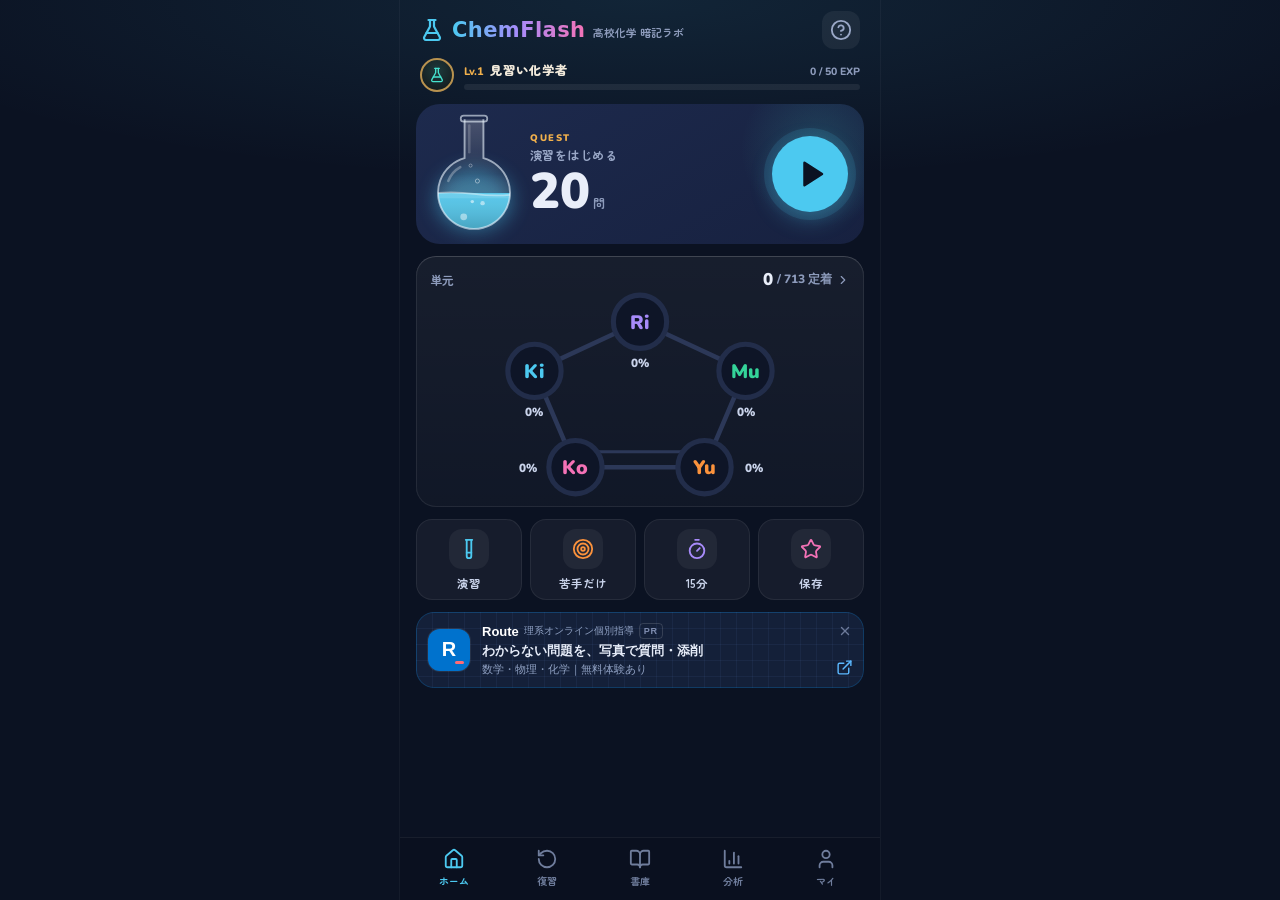
==== commit 020f32a0: "生徒用アプリを「化学の実験室」デザインに刷新し、Route の広告を追加 - 下のタブ（ホーム/復習/書庫/分析/マイ）に組み替え、フラスコ・試験管・分子図で進み具合を表示 - レベル・EXP は今ま" ====
--- a/index.html
+++ b/index.html
@@ -2,129 +2,134 @@
 <html lang="ja">
 <head>
   <meta charset="utf-8">
-  <meta name="viewport" content="width=device-width, initial-scale=1">
+  <meta name="viewport" content="width=device-width, initial-scale=1, viewport-fit=cover">
   <title>ChemFlash | 化学暗記ラボ</title>
-  <link rel="icon" href="data:image/svg+xml,<svg xmlns=%22http://www.w3.org/2000/svg%22 viewBox=%220 0 100 100%22><text y=%22.9em%22 font-size=%2290%22>⚗️</text></svg>">
+  <link rel="icon" href="icon.svg" type="image/svg+xml">
   <link rel="manifest" href="manifest.json">
-  <meta name="theme-color" content="#0d1424">
+  <meta name="theme-color" content="#0b1222">
   <meta name="apple-mobile-web-app-capable" content="yes">
-  <link rel="stylesheet" href="css/style.css">
+  <meta name="apple-mobile-web-app-status-bar-style" content="black-translucent">
+  <link rel="preconnect" href="https://fonts.googleapis.com">
+  <link rel="preconnect" href="https://fonts.gstatic.com" crossorigin>
+  <link href="https://fonts.googleapis.com/css2?family=Zen+Maru+Gothic:wght@500;700;900&family=Nunito:wght@700;800;900&display=swap" rel="stylesheet">
+  <link rel="stylesheet" href="css/app.css?v=2026110502">
 </head>
 <body>
+  <svg width="0" height="0" style="position:absolute" aria-hidden="true">
+    <symbol id="i-flask" viewBox="0 0 24 24"><path d="M14 2v6a2 2 0 0 0 .245.96l5.51 10.08A2 2 0 0 1 18 22H6a2 2 0 0 1-1.755-2.96l5.51-10.08A2 2 0 0 0 10 8V2"/><path d="M6.453 15h11.094"/><path d="M8.5 2h7"/></symbol>
+    <symbol id="i-tube" viewBox="0 0 24 24"><path d="M14.5 2v17.5c0 1.4-1.1 2.5-2.5 2.5c-1.4 0-2.5-1.1-2.5-2.5V2"/><path d="M8.5 2h7"/><path d="M14.5 16h-5"/></symbol>
+    <symbol id="i-rotate" viewBox="0 0 24 24"><path d="M3 12a9 9 0 1 0 9-9 9.75 9.75 0 0 0-6.74 2.74L3 8"/><path d="M3 3v5h5"/></symbol>
+    <symbol id="i-book" viewBox="0 0 24 24"><path d="M12 7v14"/><path d="M3 18a1 1 0 0 1-1-1V4a1 1 0 0 1 1-1h5a4 4 0 0 1 4 4 4 4 0 0 1 4-4h5a1 1 0 0 1 1 1v13a1 1 0 0 1-1 1h-6a3 3 0 0 0-3 3 3 3 0 0 0-3-3z"/></symbol>
+    <symbol id="i-chart" viewBox="0 0 24 24"><path d="M3 3v16a2 2 0 0 0 2 2h16"/><path d="M18 17V9"/><path d="M13 17V5"/><path d="M8 17v-3"/></symbol>
+    <symbol id="i-help" viewBox="0 0 24 24"><circle cx="12" cy="12" r="10"/><path d="M9.09 9a3 3 0 0 1 5.83 1c0 2-3 3-3 3"/><path d="M12 17h.01"/></symbol>
+    <symbol id="i-play" viewBox="0 0 24 24"><polygon points="6 3 20 12 6 21 6 3"/></symbol>
+    <symbol id="i-house" viewBox="0 0 24 24"><path d="M15 21v-8a1 1 0 0 0-1-1h-4a1 1 0 0 0-1 1v8"/><path d="M3 10a2 2 0 0 1 .709-1.528l7-5.999a2 2 0 0 1 2.582 0l7 5.999A2 2 0 0 1 21 10v9a2 2 0 0 1-2 2H5a2 2 0 0 1-2-2z"/></symbol>
+    <symbol id="i-user" viewBox="0 0 24 24"><path d="M19 21v-2a4 4 0 0 0-4-4H9a4 4 0 0 0-4 4v2"/><circle cx="12" cy="7" r="4"/></symbol>
+    <symbol id="i-flame" viewBox="0 0 24 24"><path d="M8.5 14.5A2.5 2.5 0 0 0 11 12c0-1.38-.5-2-1-3-1.072-2.143-.224-4.054 2-6 .5 2.5 2 4.9 4 6.5 2 1.6 3 3.5 3 5.5a7 7 0 1 1-14 0c0-1.153.433-2.294 1-3a2.5 2.5 0 0 0 2.5 2.5z"/></symbol>
+    <symbol id="i-cap" viewBox="0 0 24 24"><path d="M21.42 10.922a1 1 0 0 0-.019-1.838L12.83 5.18a2 2 0 0 0-1.66 0L2.6 9.08a1 1 0 0 0 0 1.832l8.57 3.908a2 2 0 0 0 1.66 0z"/><path d="M22 10v6"/><path d="M6 12.5V16a6 3 0 0 0 12 0v-3.5"/></symbol>
+    <symbol id="i-check" viewBox="0 0 24 24"><circle cx="12" cy="12" r="10"/><path d="m9 12 2 2 4-4"/></symbol>
+    <symbol id="i-timer" viewBox="0 0 24 24"><line x1="10" x2="14" y1="2" y2="2"/><line x1="12" x2="15" y1="14" y2="11"/><circle cx="12" cy="14" r="8"/></symbol>
+    <symbol id="i-target" viewBox="0 0 24 24"><circle cx="12" cy="12" r="10"/><circle cx="12" cy="12" r="6"/><circle cx="12" cy="12" r="2"/></symbol>
+    <symbol id="i-star" viewBox="0 0 24 24"><path d="M11.525 2.295a.53.53 0 0 1 .95 0l2.31 4.679a2.123 2.123 0 0 0 1.595 1.16l5.166.756a.53.53 0 0 1 .294.904l-3.736 3.638a2.123 2.123 0 0 0-.611 1.878l.882 5.14a.53.53 0 0 1-.771.56l-4.618-2.428a2.122 2.122 0 0 0-1.973 0L6.396 21.01a.53.53 0 0 1-.77-.56l.881-5.139a2.122 2.122 0 0 0-.611-1.879L2.16 9.795a.53.53 0 0 1 .294-.906l5.165-.755a2.122 2.122 0 0 0 1.597-1.16z"/></symbol>
+    <symbol id="i-chev" viewBox="0 0 24 24"><path d="m9 18 6-6-6-6"/></symbol>
+    <symbol id="i-chevd" viewBox="0 0 24 24"><path d="m6 9 6 6 6-6"/></symbol>
+    <symbol id="i-chevl" viewBox="0 0 24 24"><path d="m15 18-6-6 6-6"/></symbol>
+    <symbol id="i-x" viewBox="0 0 24 24"><path d="M18 6 6 18"/><path d="m6 6 12 12"/></symbol>
+    <symbol id="i-o" viewBox="0 0 24 24"><circle cx="12" cy="12" r="8"/></symbol>
+    <symbol id="i-tri" viewBox="0 0 24 24"><path d="M12 4 21 19H3z"/></symbol>
+    <symbol id="i-search" viewBox="0 0 24 24"><circle cx="11" cy="11" r="8"/><path d="m21 21-4.3-4.3"/></symbol>
+    <symbol id="i-layers" viewBox="0 0 24 24"><path d="m12.83 2.18a2 2 0 0 0-1.66 0L2.6 6.08a1 1 0 0 0 0 1.83l8.58 3.91a2 2 0 0 0 1.66 0l8.58-3.9a1 1 0 0 0 0-1.83Z"/><path d="m22 17.65-9.17 4.16a2 2 0 0 1-1.66 0L2 17.65"/><path d="m22 12.65-9.17 4.16a2 2 0 0 1-1.66 0L2 12.65"/></symbol>
+    <symbol id="i-shuffle" viewBox="0 0 24 24"><path d="m18 14 4 4-4 4"/><path d="m18 2 4 4-4 4"/><path d="M2 18h1.973a4 4 0 0 0 3.3-1.7l5.454-8.6a4 4 0 0 1 3.3-1.7H22"/><path d="M2 6h1.972a4 4 0 0 1 3.6 2.2"/><path d="M22 18h-6.041a4 4 0 0 1-3.3-1.8l-.359-.45"/></symbol>
+    <symbol id="i-pencil" viewBox="0 0 24 24"><path d="M21.174 6.812a1 1 0 0 0-3.986-3.987L3.842 16.174a2 2 0 0 0-.5.83l-1.321 4.352a.5.5 0 0 0 .623.622l4.353-1.32a2 2 0 0 0 .83-.497z"/><path d="m15 5 4 4"/></symbol>
+    <symbol id="i-eyeoff" viewBox="0 0 24 24"><path d="M10.733 5.076a10.744 10.744 0 0 1 11.205 6.575 1 1 0 0 1 0 .696 10.747 10.747 0 0 1-1.444 2.49"/><path d="M14.084 14.158a3 3 0 0 1-4.242-4.242"/><path d="M17.479 17.499a10.75 10.75 0 0 1-15.417-5.151 1 1 0 0 1 0-.696 10.75 10.75 0 0 1 4.446-5.143"/><path d="m2 2 20 20"/></symbol>
+    <symbol id="i-link" viewBox="0 0 24 24"><path d="M10 13a5 5 0 0 0 7.54.54l3-3a5 5 0 0 0-7.07-7.07l-1.72 1.71"/><path d="M14 11a5 5 0 0 0-7.54-.54l-3 3a5 5 0 0 0 7.07 7.07l1.71-1.71"/></symbol>
+    <symbol id="i-cloud" viewBox="0 0 24 24"><path d="M17.5 19H9a7 7 0 1 1 6.71-9h1.79a4.5 4.5 0 1 1 0 9Z"/></symbol>
+    <symbol id="i-share" viewBox="0 0 24 24"><path d="M4 12v8a2 2 0 0 0 2 2h12a2 2 0 0 0 2-2v-8"/><polyline points="16 6 12 2 8 6"/><line x1="12" x2="12" y1="2" y2="15"/></symbol>
+    <symbol id="i-copy" viewBox="0 0 24 24"><rect width="14" height="14" x="8" y="8" rx="2" ry="2"/><path d="M4 16c-1.1 0-2-.9-2-2V4c0-1.1.9-2 2-2h10c1.1 0 2 .9 2 2"/></symbol>
+    <symbol id="i-download" viewBox="0 0 24 24"><path d="M21 15v4a2 2 0 0 1-2 2H5a2 2 0 0 1-2-2v-4"/><polyline points="7 10 12 15 17 10"/><line x1="12" x2="12" y1="15" y2="3"/></symbol>
+    <symbol id="i-upload" viewBox="0 0 24 24"><path d="M21 15v4a2 2 0 0 1-2 2H5a2 2 0 0 1-2-2v-4"/><polyline points="17 8 12 3 7 8"/><line x1="12" x2="12" y1="3" y2="15"/></symbol>
+    <symbol id="i-msg" viewBox="0 0 24 24"><path d="M21 15a2 2 0 0 1-2 2H7l-4 4V5a2 2 0 0 1 2-2h14a2 2 0 0 1 2 2z"/></symbol>
+    <symbol id="i-key" viewBox="0 0 24 24"><path d="m15.5 7.5 2.3 2.3a1 1 0 0 0 1.4 0l2.1-2.1a1 1 0 0 0 0-1.4L19 4"/><path d="m21 2-9.6 9.6"/><circle cx="7.5" cy="15.5" r="5.5"/></symbol>
+    <symbol id="i-alert" viewBox="0 0 24 24"><path d="m21.73 18-8-14a2 2 0 0 0-3.48 0l-8 14A2 2 0 0 0 4 21h16a2 2 0 0 0 1.73-3"/><path d="M12 9v4"/><path d="M12 17h.01"/></symbol>
+    <symbol id="i-hash" viewBox="0 0 24 24"><line x1="4" x2="20" y1="9" y2="9"/><line x1="4" x2="20" y1="15" y2="15"/><line x1="10" x2="8" y1="3" y2="21"/><line x1="16" x2="14" y1="3" y2="21"/></symbol>
+    <symbol id="i-plus" viewBox="0 0 24 24"><path d="M5 12h14"/><path d="M12 5v14"/></symbol>
+    <symbol id="i-phone" viewBox="0 0 24 24"><rect width="14" height="20" x="5" y="2" rx="2" ry="2"/><path d="M12 18h.01"/></symbol>
+    <symbol id="i-trash" viewBox="0 0 24 24"><path d="M3 6h18"/><path d="M19 6v14c0 1-1 2-2 2H7c-1 0-2-1-2-2V6"/><path d="M8 6V4c0-1 1-2 2-2h4c1 0 2 1 2 2v2"/></symbol>
+    <symbol id="i-ext" viewBox="0 0 24 24"><path d="M15 3h6v6"/><path d="M10 14 21 3"/><path d="M18 13v6a2 2 0 0 1-2 2H5a2 2 0 0 1-2-2V8a2 2 0 0 1 2-2h6"/></symbol>
+    <symbol id="i-cam" viewBox="0 0 24 24"><path d="M14.5 4h-5L7 7H4a2 2 0 0 0-2 2v9a2 2 0 0 0 2 2h16a2 2 0 0 0 2-2V9a2 2 0 0 0-2-2h-3l-2.5-3z"/><circle cx="12" cy="13" r="3"/></symbol>
+    <symbol id="i-video" viewBox="0 0 24 24"><path d="m16 13 5.223 3.482a.5.5 0 0 0 .777-.416V7.87a.5.5 0 0 0-.752-.432L16 10.5"/><rect x="2" y="6" width="14" height="12" rx="2"/></symbol>
+    <symbol id="i-gift" viewBox="0 0 24 24"><rect x="3" y="8" width="18" height="4" rx="1"/><path d="M12 8v13"/><path d="M19 12v7a2 2 0 0 1-2 2H7a2 2 0 0 1-2-2v-7"/><path d="M7.5 8a2.5 2.5 0 0 1 0-5A4.8 8 0 0 1 12 8a4.8 8 0 0 1 4.5-5 2.5 2.5 0 0 1 0 5"/></symbol>
+    <symbol id="i-undo" viewBox="0 0 24 24"><path d="M9 14 4 9l5-5"/><path d="M4 9h10.5a5.5 5.5 0 0 1 5.5 5.5a5.5 5.5 0 0 1-5.5 5.5H11"/></symbol>
+  </svg>
 
-  <header class="appbar">
-    <div class="logo">
-      <span class="flask"><svg class="icon" viewBox="0 0 24 24" fill="none" stroke="currentColor" stroke-width="2" stroke-linecap="round" stroke-linejoin="round" aria-hidden="true"><path d="M14 2v6a2 2 0 0 0 .245.96l5.51 10.08A2 2 0 0 1 18 22H6a2 2 0 0 1-1.755-2.96l5.51-10.08A2 2 0 0 0 10 8V2"/><path d="M6.453 15h11.094"/><path d="M8.5 2h7"/></svg></span>
-      <span class="name">ChemFlash</span>
-      <span class="tagline">高校化学 暗記ラボ</span>
-    </div>
-    <nav class="tabs">
-      <button data-tab="practice" class="active"><svg class="icon" viewBox="0 0 24 24" fill="none" stroke="currentColor" stroke-width="2" stroke-linecap="round" stroke-linejoin="round" aria-hidden="true"><path d="M14.5 2v17.5c0 1.4-1.1 2.5-2.5 2.5c-1.4 0-2.5-1.1-2.5-2.5V2"/><path d="M8.5 2h7"/><path d="M14.5 16h-5"/></svg> 演習</button>
-      <button data-tab="review"><svg class="icon" viewBox="0 0 24 24" fill="none" stroke="currentColor" stroke-width="2" stroke-linecap="round" stroke-linejoin="round" aria-hidden="true"><path d="M3 12a9 9 0 1 0 9-9 9.75 9.75 0 0 0-6.74 2.74L3 8"/><path d="M3 3v5h5"/></svg> 復習<span class="navbadge" id="review-badge" hidden></span></button>
-      <button data-tab="library"><svg class="icon" viewBox="0 0 24 24" fill="none" stroke="currentColor" stroke-width="2" stroke-linecap="round" stroke-linejoin="round" aria-hidden="true"><path d="M12 7v14"/><path d="M3 18a1 1 0 0 1-1-1V4a1 1 0 0 1 1-1h5a4 4 0 0 1 4 4 4 4 0 0 1 4-4h5a1 1 0 0 1 1 1v13a1 1 0 0 1-1 1h-6a3 3 0 0 0-3 3 3 3 0 0 0-3-3z"/></svg> 書庫</button>
-      <button data-tab="stats"><svg class="icon" viewBox="0 0 24 24" fill="none" stroke="currentColor" stroke-width="2" stroke-linecap="round" stroke-linejoin="round" aria-hidden="true"><path d="M3 3v16a2 2 0 0 0 2 2h16"/><path d="M18 17V9"/><path d="M13 17V5"/><path d="M8 17v-3"/></svg> 分析</button>
-      <button data-tab="saved"><svg class="icon" viewBox="0 0 24 24" fill="none" stroke="currentColor" stroke-width="2" stroke-linecap="round" stroke-linejoin="round" aria-hidden="true"><path d="M11.525 2.295a.53.53 0 0 1 .95 0l2.31 4.679a2.123 2.123 0 0 0 1.595 1.16l5.166.756a.53.53 0 0 1 .294.904l-3.736 3.638a2.123 2.123 0 0 0-.611 1.878l.882 5.14a.53.53 0 0 1-.771.56l-4.618-2.428a2.122 2.122 0 0 0-1.973 0L6.396 21.01a.53.53 0 0 1-.77-.56l.881-5.139a2.122 2.122 0 0 0-.611-1.879L2.16 9.795a.53.53 0 0 1 .294-.906l5.165-.755a2.122 2.122 0 0 0 1.597-1.16z"/></svg> 保存</button>
-      <button data-tab="sync"><svg class="icon" viewBox="0 0 24 24" fill="none" stroke="currentColor" stroke-width="2" stroke-linecap="round" stroke-linejoin="round" aria-hidden="true"><path d="M17.5 19H9a7 7 0 1 1 6.71-9h1.79a4.5 4.5 0 1 1 0 9Z"/></svg> 同期</button>
+  <div id="app">
+    <main id="view"></main>
+    <nav class="tabbar" id="tabbar" aria-label="メニュー">
+      <button data-tab="home"><svg class="ic"><use href="#i-house"/></svg>ホーム</button>
+      <button data-tab="review"><svg class="ic"><use href="#i-rotate"/></svg>復習<span class="dot" id="review-badge" hidden></span></button>
+      <button data-tab="library"><svg class="ic"><use href="#i-book"/></svg>書庫</button>
+      <button data-tab="stats"><svg class="ic"><use href="#i-chart"/></svg>分析</button>
+      <button data-tab="me"><svg class="ic"><use href="#i-user"/></svg>マイ</button>
     </nav>
-    <button class="navlink icon-btn" id="help-btn" title="使い方"><svg class="icon" viewBox="0 0 24 24" fill="none" stroke="currentColor" stroke-width="2" stroke-linecap="round" stroke-linejoin="round" aria-hidden="true"><circle cx="12" cy="12" r="10"/><path d="M9.09 9a3 3 0 0 1 5.83 1c0 2-3 3-3 3"/><path d="M12 17h.01"/></svg></button>
-  </header>
+  </div>
 
-  <main id="view"></main>
-
-  <footer class="foot">ChemFlash — 高校化学（阪大薬学レベル）暗記事項チェック</footer>
-
-  <div id="toast"></div>
+  <div id="sheet-root"></div>
+  <div id="toast" role="status" aria-live="polite"></div>
 
   <dialog id="help-dialog">
-    <h2 style="margin-top:0">📘 ChemFlash の使い方</h2>
-    <p class="muted small">機能が増えてきたので、使い方をここにまとめました。気になる項目をタップすると説明が開きます。わからないことがあれば「同期」タブの📣フィードバックから送ってください。</p>
-
-    <div class="help-list">
-      <details class="help-item">
-        <summary><svg class="icon" viewBox="0 0 24 24" fill="none" stroke="currentColor" stroke-width="2" stroke-linecap="round" stroke-linejoin="round" aria-hidden="true"><path d="M14.5 2v17.5c0 1.4-1.1 2.5-2.5 2.5c-1.4 0-2.5-1.1-2.5-2.5V2"/><path d="M8.5 2h7"/><path d="M14.5 16h-5"/></svg> 演習 <svg class="icon chevron" viewBox="0 0 24 24" fill="none" stroke="currentColor" stroke-width="2" stroke-linecap="round" stroke-linejoin="round" aria-hidden="true"><path d="m6 9 6 6 6-6"/></svg></summary>
-        <div class="help-body">
-          <ul>
-            <li>出題数・並び方（ミックス/集中）・範囲・対象を選んで「スタート」。途中でも「ストップ」でやめられます。</li>
-            <li>答えを見たら <b>🙅わからない／🤔あいまい／🙆完璧</b> の3段階で自己評価します。</li>
-            <li>授業でまだやっていない問題は「⤳ まだ習ってない」で出題・統計から外せます（書庫からいつでも戻せます）。</li>
-          </ul>
-        </div>
-      </details>
-
-      <details class="help-item">
-        <summary><svg class="icon" viewBox="0 0 24 24" fill="none" stroke="currentColor" stroke-width="2" stroke-linecap="round" stroke-linejoin="round" aria-hidden="true"><path d="M3 12a9 9 0 1 0 9-9 9.75 9.75 0 0 0-6.74 2.74L3 8"/><path d="M3 3v5h5"/></svg> 復習 <svg class="icon chevron" viewBox="0 0 24 24" fill="none" stroke="currentColor" stroke-width="2" stroke-linecap="round" stroke-linejoin="round" aria-hidden="true"><path d="m6 9 6 6 6-6"/></svg></summary>
-        <div class="help-body">
-          <ul>
-            <li><b>🔁 間違い復習</b>: 「わからない・あいまい」だった問題を、その場でもう一度。完璧にできれば一覧から外れます。</li>
-            <li><b>📅 今日の復習</b>: 「そろそろ忘れそうな頃」に自動で出題されます。完璧にするたびに次の間隔が伸び、2回連続でできると🎓定着になります。</li>
-          </ul>
-        </div>
-      </details>
-
-      <details class="help-item">
-        <summary><svg class="icon" viewBox="0 0 24 24" fill="none" stroke="currentColor" stroke-width="2" stroke-linecap="round" stroke-linejoin="round" aria-hidden="true"><path d="M12 7v14"/><path d="M3 18a1 1 0 0 1-1-1V4a1 1 0 0 1 1-1h5a4 4 0 0 1 4 4 4 4 0 0 1 4-4h5a1 1 0 0 1 1 1v13a1 1 0 0 1-1 1h-6a3 3 0 0 0-3 3 3 3 0 0 0-3-3z"/></svg> 書庫 <svg class="icon chevron" viewBox="0 0 24 24" fill="none" stroke="currentColor" stroke-width="2" stroke-linecap="round" stroke-linejoin="round" aria-hidden="true"><path d="m6 9 6 6 6-6"/></svg></summary>
-        <div class="help-body">
-          <ul>
-            <li>採点なしで全問題を見られる一覧です。問題文・答え・キーワードで検索したり、分野・タイプ・難易度・状態で絞り込めます。</li>
-            <li>上にある「🎚 学習範囲」を使うと、授業の進み具合に合わせて単元・分野ごと「未習」⇄「学習中」をまとめて切り替えられます。</li>
-          </ul>
-        </div>
-      </details>
-
-      <details class="help-item">
-        <summary><svg class="icon" viewBox="0 0 24 24" fill="none" stroke="currentColor" stroke-width="2" stroke-linecap="round" stroke-linejoin="round" aria-hidden="true"><path d="M3 3v16a2 2 0 0 0 2 2h16"/><path d="M18 17V9"/><path d="M13 17V5"/><path d="M8 17v-3"/></svg> 分析 <svg class="icon chevron" viewBox="0 0 24 24" fill="none" stroke="currentColor" stroke-width="2" stroke-linecap="round" stroke-linejoin="round" aria-hidden="true"><path d="m6 9 6 6 6-6"/></svg></summary>
-        <div class="help-body">
-          <ul>
-            <li>単元ごとの理解度が色でわかります（赤＝苦手）。タップすると分野別の詳細が見られます。</li>
-            <li>「いま優先したい分野（弱点トップ3）」や🎓定着数、今日の復習件数、カバー率もここで確認できます。</li>
-          </ul>
-        </div>
-      </details>
-
-      <details class="help-item">
-        <summary><svg class="icon" viewBox="0 0 24 24" fill="none" stroke="currentColor" stroke-width="2" stroke-linecap="round" stroke-linejoin="round" aria-hidden="true"><path d="M11.525 2.295a.53.53 0 0 1 .95 0l2.31 4.679a2.123 2.123 0 0 0 1.595 1.16l5.166.756a.53.53 0 0 1 .294.904l-3.736 3.638a2.123 2.123 0 0 0-.611 1.878l.882 5.14a.53.53 0 0 1-.771.56l-4.618-2.428a2.122 2.122 0 0 0-1.973 0L6.396 21.01a.53.53 0 0 1-.77-.56l.881-5.139a2.122 2.122 0 0 0-.611-1.879L2.16 9.795a.53.53 0 0 1 .294-.906l5.165-.755a2.122 2.122 0 0 0 1.597-1.16z"/></svg> 保存・自作問題 <svg class="icon chevron" viewBox="0 0 24 24" fill="none" stroke="currentColor" stroke-width="2" stroke-linecap="round" stroke-linejoin="round" aria-hidden="true"><path d="m6 9 6 6 6-6"/></svg></summary>
-        <div class="help-body">
-          <ul>
-            <li>問題カードの☆をタップすると「保存」タブにストックされます。あとで見返したい問題はここに入れておきましょう。</li>
-            <li>「保存」タブの✏️自作問題から、自分だけの問題を追加できます。演習・復習にも普通に混ざって出題されます（他の人には共有されません）。</li>
-          </ul>
-        </div>
-      </details>
-
-      <details class="help-item">
-        <summary><svg class="icon" viewBox="0 0 24 24" fill="none" stroke="currentColor" stroke-width="2" stroke-linecap="round" stroke-linejoin="round" aria-hidden="true"><path d="M17.5 19H9a7 7 0 1 1 6.71-9h1.79a4.5 4.5 0 1 1 0 9Z"/></svg> 同期・共有 <svg class="icon chevron" viewBox="0 0 24 24" fill="none" stroke="currentColor" stroke-width="2" stroke-linecap="round" stroke-linejoin="round" aria-hidden="true"><path d="m6 9 6 6 6-6"/></svg></summary>
-        <div class="help-body">
-          <ul>
-            <li>「同期ID」を発行すると学習データがクラウドに保存され、別の端末でそのIDを入力すれば続きから学習できます。</li>
-            <li>QRコードやリンクを使えば、友達にもアプリを教えられます。</li>
-            <li>サーバを使いたくない場合は「ファイルでバックアップ/復元」も選べます。</li>
-          </ul>
-        </div>
-      </details>
-
-      <details class="help-item">
-        <summary><svg class="icon" viewBox="0 0 24 24" fill="none" stroke="currentColor" stroke-width="2" stroke-linecap="round" stroke-linejoin="round" aria-hidden="true"><rect width="14" height="20" x="5" y="2" rx="2" ry="2"/><path d="M12 18h.01"/></svg> ホーム画面に追加 <svg class="icon chevron" viewBox="0 0 24 24" fill="none" stroke="currentColor" stroke-width="2" stroke-linecap="round" stroke-linejoin="round" aria-hidden="true"><path d="m6 9 6 6 6-6"/></svg></summary>
-        <div class="help-body">
-          <p>スマホでこのページを開いて、ブラウザの共有/メニューから「ホーム画面に追加」すればアプリのように使えます。オフラインでも一部の機能は使えます。</p>
-        </div>
-      </details>
-
-      <details class="help-item">
-        <summary><svg class="icon" viewBox="0 0 24 24" fill="none" stroke="currentColor" stroke-width="2" stroke-linecap="round" stroke-linejoin="round" aria-hidden="true"><path d="M22 17a2 2 0 0 1-2 2H6.828a2 2 0 0 0-1.414.586l-2.202 2.202A.71.71 0 0 1 2 21.286V5a2 2 0 0 1 2-2h16a2 2 0 0 1 2 2z"/><path d="M7 11h10"/><path d="M7 15h6"/><path d="M7 7h8"/></svg> フィードバック <svg class="icon chevron" viewBox="0 0 24 24" fill="none" stroke="currentColor" stroke-width="2" stroke-linecap="round" stroke-linejoin="round" aria-hidden="true"><path d="m6 9 6 6 6-6"/></svg></summary>
-        <div class="help-body">
-          <p>「同期」タブの一番下から、不具合や「ここが使いにくい」と思ったことを送れます。質問への返信はできないので、その点だけ注意してください。</p>
-        </div>
-      </details>
+    <div class="help-h">
+      <h2><svg class="ic"><use href="#i-flask"/></svg>使い方</h2>
+      <button class="iconbtn" id="help-close" aria-label="閉じる"><svg class="ic s18"><use href="#i-x"/></svg></button>
     </div>
-
-    <div class="btn-row">
-      <button class="btn primary" id="help-close">閉じる</button>
+    <details class="help-item u3">
+      <summary><span class="ib"><svg class="ic"><use href="#i-house"/></svg></span>ホーム<svg class="ic chev s16"><use href="#i-chev"/></svg></summary>
+      <ul>
+        <li>大きな ▶ を押すと、いまやるべき問題（今日の復習・間違い復習）から始まります。</li>
+        <li>「演習」で、出題数・範囲（単元・分野・キーワード・難易度）・並べ方・出す問題を選べます。</li>
+        <li>5つの原子は単元です。まわりの輪が「完璧」になった問題の割合。押すと分析が開きます。</li>
+      </ul>
+    </details>
+    <details class="help-item u1">
+      <summary><span class="ib"><svg class="ic"><use href="#i-tube"/></svg></span>問題を解く<svg class="ic chev s16"><use href="#i-chev"/></svg></summary>
+      <ul>
+        <li>答えを見たら、わからない（×）・あいまい（△）・完璧（○）の3つのビーカーから選びます。</li>
+        <li>上の試験管に、答えた結果の色がたまっていきます。左上の × でいつでも終われます。</li>
+        <li>授業でまだ習っていない問題は「まだ習ってない」で出題・分析から外せます（書庫からいつでも戻せます）。</li>
+      </ul>
+    </details>
+    <details class="help-item u2">
+      <summary><span class="ib"><svg class="ic"><use href="#i-rotate"/></svg></span>復習<svg class="ic chev s16"><use href="#i-chev"/></svg></summary>
+      <ul>
+        <li>今日の復習：そろそろ忘れそうな頃の問題が自動で出ます。完璧にするたびに間隔がのび、2回こなすと定着です。</li>
+        <li>間違い復習：わからない・あいまいだった問題を、完璧になるまでくり返します。</li>
+      </ul>
+    </details>
+    <details class="help-item u4">
+      <summary><span class="ib"><svg class="ic"><use href="#i-book"/></svg></span>書庫・分析<svg class="ic chev s16"><use href="#i-chev"/></svg></summary>
+      <ul>
+        <li>書庫は採点なしで全問題を見られる一覧です。検索や単元・分野・状態でしぼりこめます。</li>
+        <li>「学習範囲」で、まだ習っていない単元・分野をまとめて外せます。</li>
+        <li>分析では、いま優先したい分野と、単元ごとの分野別の理解度が見られます。</li>
+      </ul>
+    </details>
+    <details class="help-item u5">
+      <summary><span class="ib"><svg class="ic"><use href="#i-user"/></svg></span>マイ（保存・自作・同期）<svg class="ic chev s16"><use href="#i-chev"/></svg></summary>
+      <ul>
+        <li>問題の ☆ を押すと「保存した問題」にストックされます。</li>
+        <li>自作問題を追加すると、演習・復習にも普通に混ざって出ます（他の人には共有されません）。</li>
+        <li>同期IDを発行すると、別の端末でも続きから学習できます。ファイルでの引っ越しもできます。</li>
+        <li>スマホのブラウザのメニューから「ホーム画面に追加」すると、アプリのように使えます。</li>
+      </ul>
+    </details>
+    <div class="help-foot">
+      <button class="btn second sm" id="help-feedback"><svg class="ic"><use href="#i-msg"/></svg>フィードバックを送る</button>
     </div>
   </dialog>
 
   <script src="js/sync-config.js"></script>
   <script src="js/seed.js"></script>
   <script src="js/store.js"></script>
-  <script src="js/app.js"></script>
+  <script src="js/lab.js?v=2026110502"></script>
+  <script src="js/app.js?v=2026110502"></script>
 </body>
 </html>
--- a/css/app.css
+++ b/css/app.css
@@ -0,0 +1,451 @@
+/* =========================================================
+   ChemFlash 生徒用アプリの見た目（実験室版）
+   管理画面（admin.html）は css/style.css を使い続ける
+   ========================================================= */
+:root {
+  --bg: #0b1222; --card: #131c33; --card2: #18223d; --sunk: #0b1120;
+  --text: #e9eef9; --sub: #c9d3ea; --dim: #8d9bbb; --dim2: #6f7d9c; --line: rgba(255,255,255,.06);
+  --cyan: #4cc9f0; --violet: #a78bfa; --green: #34d399; --orange: #fb923c; --pink: #f472b6; --yellow: #fbbf24;
+  --teal: #45e3cf; --gold: #f2b14c;
+  --glass: linear-gradient(180deg, rgba(255,255,255,.05), rgba(255,255,255,.022));
+  --glass-edge: inset 0 0 0 1px rgba(255,255,255,.08), inset 0 1px 0 rgba(255,255,255,.1);
+  --safe-b: env(safe-area-inset-bottom, 0px);
+  --safe-t: env(safe-area-inset-top, 0px);
+}
+* { box-sizing: border-box; margin: 0; padding: 0; }
+[hidden] { display: none !important; }
+html { background: var(--bg); }
+body {
+  font-family: "Zen Maru Gothic", "Hiragino Maru Gothic ProN", "Yu Gothic UI", "Hiragino Sans", sans-serif;
+  color: var(--text); min-height: 100vh; min-height: 100dvh; -webkit-tap-highlight-color: transparent;
+  background: radial-gradient(ellipse 90% 260px at 50% 0, rgba(76,201,240,.10), transparent 70%), var(--bg) no-repeat;
+}
+button { font: inherit; color: inherit; background: none; border: 0; cursor: pointer; text-align: inherit; }
+input, textarea, select { font: inherit; color: inherit; }
+a { color: inherit; }
+svg.ic { width: 22px; height: 22px; fill: none; stroke: currentColor; stroke-width: 2; stroke-linecap: round; stroke-linejoin: round; flex-shrink: 0; }
+.s14 { width: 14px !important; height: 14px !important; } .s16 { width: 16px !important; height: 16px !important; } .s18 { width: 18px !important; height: 18px !important; }
+svg.fillc { fill: currentColor; }
+.num { font-family: Nunito, sans-serif; font-weight: 900; line-height: 1; }
+.num small { font: 700 12px "Zen Maru Gothic", sans-serif; margin-left: 3px; color: var(--dim); }
+.label { font-size: 12px; font-weight: 700; letter-spacing: .04em; color: var(--dim); }
+.tagq { font: 900 9.5px Nunito, sans-serif; letter-spacing: .16em; color: var(--gold); }
+.muted { color: var(--dim); }
+.small { font-size: 12px; }
+
+#app { max-width: 480px; margin: 0 auto; min-height: 100vh; min-height: 100dvh; display: flex; flex-direction: column; position: relative; }
+#view { flex: 1; display: flex; flex-direction: column; padding-bottom: calc(84px + var(--safe-b)); }
+body.insession #view { padding-bottom: 0; }
+.body { padding: 0 16px; display: flex; flex-direction: column; gap: 12px; }
+.card { background: var(--glass); box-shadow: var(--glass-edge); border-radius: 20px; }
+
+/* ---------- 上の帯 ---------- */
+.topbar { display: flex; align-items: center; justify-content: space-between; padding: calc(10px + var(--safe-t)) 20px 8px; min-height: 58px; }
+.brand { display: flex; align-items: baseline; gap: 8px; white-space: nowrap; min-width: 0; }
+.brand .bflask { color: var(--cyan); align-self: center; display: inline-flex; }
+.brand .bflask svg { width: 24px; height: 24px; stroke-width: 2.2; }
+.brand .name { font-family: "Yu Gothic UI", "Hiragino Kaku Gothic ProN", system-ui, sans-serif; font-weight: 800; font-size: 21px; letter-spacing: .02em;
+  background: linear-gradient(90deg, #4cc9f0, #a78bfa, #f472b6); -webkit-background-clip: text; background-clip: text; color: transparent; }
+.brand .tag { font-size: 11px; font-weight: 700; color: var(--dim); overflow: hidden; text-overflow: ellipsis; }
+.iconbtn { width: 38px; height: 38px; border-radius: 12px; display: grid; place-items: center; background: rgba(255,255,255,.06); color: #9aa8c7; flex-shrink: 0; }
+.ptitle { display: flex; align-items: baseline; gap: 8px; }
+.ptitle h1 { font-size: 22px; font-weight: 900; }
+.ptitle .num { font-size: 14px; color: var(--dim); }
+.back { display: flex; align-items: center; gap: 4px; font-size: 16px; font-weight: 900; }
+.back svg { color: var(--dim); }
+
+/* ---------- レベル ---------- */
+.level { display: flex; align-items: center; gap: 10px; padding: 0 20px 12px; }
+.lvbadge { width: 34px; height: 34px; border-radius: 50%; display: grid; place-items: center; flex-shrink: 0; color: var(--teal);
+  border: 2px solid #b8924f; background: radial-gradient(circle at 50% 35%, #1e3a3c, #121518); }
+.lvbadge svg { width: 16px; height: 16px; }
+.level .info { flex: 1; min-width: 0; }
+.line1 { display: flex; align-items: baseline; gap: 6px; }
+.ltitle { font-size: 12.5px; font-weight: 900; color: #f1e9da; white-space: nowrap; }
+.lvl { font: 800 11px Nunito, sans-serif; color: var(--gold); }
+.exp-n { margin-left: auto; font: 800 10.5px Nunito, sans-serif; color: var(--dim); white-space: nowrap; }
+.exp { margin-top: 5px; height: 6px; border-radius: 6px; background: rgba(255,255,255,.07); overflow: hidden; }
+.exp span { display: block; height: 100%; border-radius: 6px; background: linear-gradient(90deg, #2bb8a8, #45e3cf); box-shadow: 0 0 8px rgba(69,227,207,.6); }
+
+/* ---------- ホーム ---------- */
+.quest { border-radius: 24px; display: flex; align-items: center; gap: 4px; padding: 10px 16px 10px 6px; position: relative; overflow: hidden; background: linear-gradient(150deg, #1d2a4d, #172140); width: 100%; }
+.quest::before { content: ""; position: absolute; right: -40px; top: -40px; width: 170px; height: 170px; border-radius: 50%; background: radial-gradient(circle, rgba(69,227,207,.16), transparent 65%); pointer-events: none; }
+.quest > * { position: relative; }
+.quest .fl { width: 104px; height: 120px; flex-shrink: 0; }
+.quest .fl svg { width: 100%; height: 100%; overflow: visible; }
+.quest .label { color: #9aa8c7; display: block; margin-top: 2px; }
+.quest .num { font-size: 50px; margin-top: 4px; }
+.quest .qtx { min-width: 0; }
+.play { margin-left: auto; width: 76px; height: 76px; border-radius: 50%; background: var(--cyan); color: var(--bg); display: grid; place-items: center; box-shadow: 0 0 0 8px rgba(76,201,240,.12), 0 8px 22px rgba(76,201,240,.3); flex-shrink: 0; }
+.play svg { width: 30px; height: 30px; fill: currentColor; margin-left: 4px; }
+.play.sm { width: 54px; height: 54px; box-shadow: 0 0 0 6px rgba(76,201,240,.1); }
+.play.sm svg { width: 20px; height: 20px; margin-left: 3px; }
+.play.or { background: var(--orange); box-shadow: 0 0 0 6px rgba(251,146,60,.12), 0 8px 22px rgba(251,146,60,.28); }
+.mol { padding: 12px 14px 6px; }
+.mol .head { display: flex; justify-content: space-between; align-items: center; }
+.mol .head .r { display: flex; align-items: center; gap: 4px; font: 800 12px Nunito, sans-serif; color: var(--dim); }
+.mol .head .r b { font-size: 17px; font-weight: 900; color: var(--text); }
+svg.mol-svg { width: 100%; display: block; overflow: visible; max-height: 210px; }
+.atom-hit { cursor: pointer; outline: none; }
+.quick { display: grid; grid-template-columns: repeat(4, 1fr); gap: 8px; }
+.quick button { display: flex; flex-direction: column; align-items: center; gap: 6px; font-size: 11.5px; font-weight: 700; padding: 10px 0 9px; border-radius: 16px; color: var(--sub);
+  background: rgba(255,255,255,.045); box-shadow: inset 0 0 0 1px rgba(255,255,255,.07); }
+.quick .ib { width: 40px; height: 40px; border-radius: 13px; display: grid; place-items: center; color: var(--c); background: rgba(255,255,255,.05); }
+
+/* ---------- ボタン ---------- */
+.btn { display: flex; align-items: center; justify-content: center; gap: 8px; height: 52px; border-radius: 99px; font-weight: 900; font-size: 15px; padding: 0 18px; width: 100%; }
+.btn svg { width: 18px; height: 18px; }
+.btn.primary { background: var(--cyan); color: var(--bg); box-shadow: 0 6px 22px rgba(76,201,240,.25); }
+.btn.second { background: var(--card2); color: var(--sub); }
+.btn.danger { background: rgba(251,146,60,.12); color: var(--orange); }
+.btn.sm { height: 40px; font-size: 13px; padding: 0 14px; }
+.btn:disabled { opacity: .55; }
+.btnrow { display: flex; gap: 8px; }
+.btnrow .btn { flex: 1; }
+.seg { display: flex; background: rgba(0,0,0,.25); box-shadow: inset 0 0 0 1px rgba(255,255,255,.05); border-radius: 14px; padding: 4px; gap: 4px; }
+.seg button { flex: 1; text-align: center; padding: 9px 0; border-radius: 10px; font-size: 13px; font-weight: 700; color: var(--dim); display: flex; align-items: center; justify-content: center; gap: 5px; white-space: nowrap; }
+.seg button.on { background: rgba(255,255,255,.09); color: var(--text); box-shadow: 0 2px 8px rgba(0,0,0,.25); }
+.seg .n { font: 800 12px Nunito, sans-serif; color: var(--dim); }
+.seg button.on .n { color: var(--cyan); }
+.pills { display: flex; gap: 6px; overflow-x: auto; scrollbar-width: none; padding-bottom: 2px; }
+.pills::-webkit-scrollbar { display: none; }
+.pill { display: inline-flex; align-items: center; gap: 4px; padding: 7px 10px 7px 12px; border-radius: 99px; font-size: 12.5px; font-weight: 700; color: var(--sub); white-space: nowrap; flex-shrink: 0;
+  background: rgba(255,255,255,.045); box-shadow: inset 0 0 0 1px rgba(255,255,255,.07); }
+.pill svg { width: 14px; height: 14px; color: var(--dim); }
+.pill.on { background: rgba(76,201,240,.14); box-shadow: inset 0 0 0 1px rgba(76,201,240,.3); color: var(--cyan); }
+.pill.on svg { color: var(--cyan); }
+.pill.gold { background: rgba(242,177,76,.12); box-shadow: inset 0 0 0 1px rgba(242,177,76,.28); color: var(--gold); }
+.pill.gold svg { color: var(--gold); }
+select.pill { appearance: none; -webkit-appearance: none; border: 0; padding-right: 26px; max-width: 190px; text-overflow: ellipsis;
+  background-image: url("data:image/svg+xml,%3Csvg xmlns='http://www.w3.org/2000/svg' width='14' height='14' viewBox='0 0 24 24' fill='none' stroke='%238d9bbb' stroke-width='2.4' stroke-linecap='round' stroke-linejoin='round'%3E%3Cpath d='m6 9 6 6 6-6'/%3E%3C/svg%3E");
+  background-repeat: no-repeat; background-position: right 9px center; background-color: rgba(255,255,255,.045); }
+select.pill.on { background-color: rgba(76,201,240,.14); }
+select.pill option { background: #131c33; color: var(--text); }
+
+/* ---------- タブ ---------- */
+.tabbar { position: fixed; z-index: 30; left: 50%; bottom: 0; transform: translateX(-50%); width: 100%; max-width: 480px; display: flex;
+  padding: 8px 8px calc(10px + var(--safe-b)); border-top: 1px solid var(--line); background: rgba(11,17,32,.92); -webkit-backdrop-filter: blur(10px); backdrop-filter: blur(10px); }
+.tabbar button { flex: 1; display: flex; flex-direction: column; align-items: center; gap: 3px; font-size: 10px; font-weight: 700; position: relative; color: var(--dim2); padding: 2px 0; }
+.tabbar button.on { color: var(--cyan); }
+.tabbar .dot { position: absolute; top: -4px; left: calc(50% + 8px); min-width: 17px; height: 17px; border-radius: 9px; font: 800 10px/17px Nunito, sans-serif; text-align: center; padding: 0 4px; background: var(--pink); color: #fff; }
+body.insession .tabbar { display: none; }
+
+/* ---------- ガラスのカード ---------- */
+.glass { position: relative; border-radius: 24px; overflow: hidden;
+  background: linear-gradient(180deg, rgba(255,255,255,.045), rgba(255,255,255,.02));
+  box-shadow: inset 0 0 0 1px rgba(255,255,255,.09), inset 0 1px 0 rgba(255,255,255,.12), 0 18px 40px rgba(0,0,0,.35); }
+.glass::before { content: ""; position: absolute; inset: 0; pointer-events: none;
+  background: linear-gradient(115deg, transparent 28%, rgba(255,255,255,.055) 36%, transparent 44%, transparent 70%, rgba(255,255,255,.03) 76%, transparent 82%); }
+.glass > * { position: relative; }
+
+/* ---------- 出題中・答え ---------- */
+.sess { min-height: 100vh; min-height: 100dvh; display: flex; flex-direction: column; padding-top: var(--safe-t); }
+.tubebar { display: flex; align-items: center; gap: 12px; padding: 12px 16px 14px; }
+.tubebar .x { width: 38px; height: 38px; border-radius: 12px; display: grid; place-items: center; background: rgba(255,255,255,.06); color: var(--dim); flex-shrink: 0; }
+.tubebar svg.tube { flex: 1; height: 30px; overflow: visible; min-width: 0; }
+.tubebar .n { font: 900 14px Nunito, sans-serif; color: var(--sub); white-space: nowrap; }
+.tubebar .n small { color: var(--dim); font-size: 12px; }
+.labbody { flex: 1; padding: 0 16px 14px; display: flex; flex-direction: column; }
+.spec { flex: 1; display: flex; flex-direction: column; padding: 16px; gap: 0; min-height: 0; }
+.fhead { display: flex; align-items: center; gap: 10px; }
+.eltile { width: 46px; height: 52px; border-radius: 11px; background: color-mix(in srgb, var(--c) 12%, #0e1527); box-shadow: inset 0 0 0 1.5px color-mix(in srgb, var(--c) 45%, transparent); display: flex; flex-direction: column; padding: 4px 6px; flex-shrink: 0; }
+.eltile .z { font: 800 9px Nunito, sans-serif; color: color-mix(in srgb, var(--c) 70%, white); }
+.eltile .s { font: 900 20px Nunito, sans-serif; color: var(--c); line-height: 1; margin-top: 2px; }
+.fhead .mt { flex: 1; min-width: 0; }
+.fhead .mt .a { font-size: 13px; font-weight: 900; }
+.fhead .mt .b { display: flex; align-items: center; gap: 8px; font-size: 11.5px; font-weight: 700; color: var(--dim); margin-top: 3px; }
+.diffd { display: inline-flex; gap: 3px; }
+.diffd i { width: 6px; height: 6px; border-radius: 50%; background: #2c3858; }
+.diffd i.on { background: var(--yellow); }
+.starbtn { color: var(--dim2); align-self: flex-start; padding: 4px; margin: -4px -4px 0 0; }
+.starbtn.on { color: var(--yellow); }
+.starbtn.on svg { fill: currentColor; }
+.stage { position: relative; display: flex; align-items: center; justify-content: center; height: clamp(150px, 30vh, 262px); margin: 2px 0 0; flex-shrink: 0; }
+.stage::before { content: ""; position: absolute; left: 50%; bottom: 6px; width: 70%; max-width: 190px; height: 18px; transform: translateX(-50%); border-radius: 50%; background: radial-gradient(ellipse, color-mix(in srgb, var(--c) 30%, transparent), transparent 70%); }
+.stage svg.flask { position: relative; height: clamp(138px, calc(30vh - 12px), 250px); width: auto; aspect-ratio: 120 / 140; overflow: visible; }
+.qno { font: 900 12px Nunito, sans-serif; letter-spacing: .12em; color: var(--dim2); }
+.fq { flex: 1; display: flex; flex-direction: column; gap: 10px; padding: 6px 4px 12px 0; }
+.qtext { font-size: 21px; font-weight: 900; line-height: 1.6; word-break: break-word; }
+.fa-q { font-size: 15px; font-weight: 900; line-height: 1.55; color: var(--sub); word-break: break-word; }
+.ans { background: var(--sunk); border-radius: 16px; padding: 12px 14px; border-left: 3px solid var(--teal); }
+.ans .tagq { color: var(--teal); }
+.ans p { font-size: 15.5px; font-weight: 700; line-height: 1.65; margin-top: 4px; white-space: pre-wrap; word-break: break-word; }
+.ans.big { padding: 14px 16px; box-shadow: 0 0 24px rgba(69,227,207,.08); }
+.ans.big p { font-size: 17px; }
+.tags { display: flex; gap: 6px; flex-wrap: wrap; }
+.tags button { font-size: 12px; font-weight: 700; color: var(--cyan); background: rgba(76,201,240,.1); padding: 4px 10px; border-radius: 99px; }
+.memo { display: flex; align-items: flex-start; gap: 8px; font-size: 12.5px; color: var(--yellow); font-weight: 700; line-height: 1.5; word-break: break-word; }
+.memo svg { margin-top: 2px; }
+.memo-edit { display: flex; flex-direction: column; gap: 8px; margin-top: 10px; }
+.memo-edit textarea, .field { width: 100%; border-radius: 14px; border: 0; background: rgba(0,0,0,.28); box-shadow: inset 0 0 0 1px rgba(255,255,255,.08); padding: 10px 12px; font-size: 14px; resize: vertical; }
+.memo-edit textarea:focus, .field:focus { outline: 2px solid rgba(76,201,240,.5); }
+.icrow { display: flex; gap: 6px; flex-wrap: wrap; margin-top: auto; padding-right: 110px; }
+.icrow button { height: 38px; padding: 0 12px; border-radius: 12px; display: inline-flex; align-items: center; gap: 6px; font-size: 12px; font-weight: 700; background: rgba(255,255,255,.05); color: var(--dim); box-shadow: inset 0 0 0 1px rgba(255,255,255,.06); }
+.icrow svg { width: 16px; height: 16px; }
+.spec.qv .icrow { padding-right: 0; }
+.spec .deco { position: absolute; right: 10px; bottom: 8px; width: 112px; height: 132px; pointer-events: none; }
+.spec .deco svg { width: 100%; height: 100%; overflow: visible; }
+.spec.ansv > .gap { height: 12px; flex-shrink: 0; }
+.bench { position: sticky; bottom: 0; z-index: 5; padding: 14px 16px calc(22px + var(--safe-b)); background: linear-gradient(180deg, rgba(11,18,34,0), rgba(11,18,34,.92) 26%); }
+.bench::before { content: ""; position: absolute; left: 0; right: 0; top: 0; height: 1px; background: linear-gradient(90deg, transparent, rgba(76,201,240,.35), transparent); }
+.bench::after { content: ""; position: absolute; left: 10%; right: 10%; top: -18px; height: 36px; background: radial-gradient(ellipse at 50% 50%, rgba(76,201,240,.12), transparent 70%); pointer-events: none; }
+.bench > * { position: relative; z-index: 1; }
+.bench .stack { display: flex; flex-direction: column; gap: 10px; }
+
+/* ビーカーの評価ボタン */
+.beakers { display: grid; grid-template-columns: repeat(3, 1fr); gap: 10px; }
+.beaker { position: relative; height: 96px; border-radius: 10px 10px 22px 22px; overflow: hidden; display: flex; flex-direction: column; align-items: center; justify-content: space-between; padding: 12px 0 10px;
+  background: rgba(255,255,255,.03); box-shadow: inset 0 0 0 1.5px rgba(255,255,255,.14), inset 0 2px 0 rgba(255,255,255,.18); color: var(--k); }
+.beaker svg.liq { position: absolute; inset: 0; width: 100%; height: 100%; }
+.beaker .gr { position: absolute; left: 9px; top: 18px; display: flex; flex-direction: column; gap: 9px; }
+.beaker .gr i { display: block; width: 8px; height: 1.5px; background: rgba(255,255,255,.22); }
+.beaker .gr i:nth-child(2) { width: 5px; }
+.beaker .ico { position: relative; display: grid; }
+.beaker .ico svg { width: 30px; height: 30px; stroke-width: 2.6; filter: drop-shadow(0 0 8px var(--k)); }
+.beaker .lb { position: relative; font-size: 13px; font-weight: 900; color: #fff; }
+.beaker.k-ng { --k: #fb923c; } .beaker.k-vague { --k: #fbbf24; } .beaker.k-ok { --k: #34d399; }
+.beaker:active { transform: translateY(1px); filter: brightness(1.15); }
+
+/* ---------- 結果 ---------- */
+.clear { text-align: center; padding-top: calc(18px + var(--safe-t)); }
+.clear h2 { font-size: 24px; font-weight: 900; margin-top: 4px; }
+.flaskres { display: flex; flex-direction: column; align-items: center; }
+.flaskres > svg.flask { width: auto; aspect-ratio: 120 / 140; height: clamp(170px, 30vh, 250px); overflow: visible; margin-top: 4px; }
+.flaskres .pct { margin-top: -4px; display: flex; align-items: baseline; gap: 6px; }
+.flaskres .pct .num { font-size: 40px; }
+.flaskres .pct .num small { font-size: 16px; }
+.legend3 { display: flex; justify-content: center; gap: 18px; font: 900 15px Nunito, sans-serif; margin-top: 6px; }
+.legend3 span { display: inline-flex; align-items: center; gap: 5px; }
+.legend3 svg { width: 16px; height: 16px; stroke-width: 2.8; }
+.gain { display: flex; align-items: center; gap: 12px; padding: 10px 14px; }
+.gain .plus { font: 900 22px Nunito, sans-serif; color: var(--teal); text-shadow: 0 0 12px rgba(69,227,207,.5); }
+.gain .info { flex: 1; min-width: 0; }
+.resbody { flex: 1; padding: 0 16px 14px; display: flex; flex-direction: column; gap: 12px; }
+
+/* ---------- 演習の設定シート ---------- */
+.dim { position: fixed; inset: 0; z-index: 40; background: rgba(5,8,16,.62); }
+.sheet { position: fixed; z-index: 41; left: 50%; bottom: 0; transform: translateX(-50%); width: 100%; max-width: 480px; max-height: 92vh; overflow-y: auto;
+  background: linear-gradient(180deg, #18223d, #121a30); border-radius: 28px 28px 0 0; padding: 10px 18px calc(24px + var(--safe-b)); display: flex; flex-direction: column; gap: 14px;
+  box-shadow: inset 0 1px 0 rgba(255,255,255,.12), 0 -10px 40px rgba(0,0,0,.45); }
+.sheet .handle { width: 40px; height: 5px; border-radius: 3px; background: rgba(255,255,255,.15); margin: 0 auto 2px; }
+.sheet .sh { display: flex; justify-content: space-between; align-items: center; }
+.sheet .sh h2 { font-size: 19px; font-weight: 900; }
+.cnt { display: grid; grid-template-columns: repeat(5, 1fr); gap: 8px; }
+.cnt button { display: flex; flex-direction: column; align-items: center; gap: 5px; padding: 10px 0 8px; border-radius: 16px; background: rgba(0,0,0,.25); font: 900 14px Nunito, sans-serif; color: var(--dim); box-shadow: inset 0 0 0 1px rgba(255,255,255,.05); }
+.cnt button small { font: 700 10.5px "Zen Maru Gothic", sans-serif; }
+.cnt button.on { color: var(--text); box-shadow: inset 0 0 0 2px var(--cyan), 0 0 18px rgba(76,201,240,.18); }
+.cnt svg.vial { width: 18px; height: 54px; overflow: visible; }
+.cnt .tm { width: 34px; height: 54px; display: grid; place-items: center; }
+.eltiles { display: grid; grid-template-columns: repeat(auto-fit, minmax(48px, 1fr)); gap: 7px; }
+.eltiles button { height: 50px; border-radius: 12px; display: flex; flex-direction: column; align-items: center; justify-content: center; gap: 1px; font: 900 17px Nunito, sans-serif; color: var(--c, var(--sub));
+  background: color-mix(in srgb, var(--c, #8d9bbb) 9%, rgba(0,0,0,.25)); box-shadow: inset 0 0 0 1.5px color-mix(in srgb, var(--c, #8d9bbb) 28%, transparent); }
+.eltiles button small { font: 700 9.5px "Zen Maru Gothic", sans-serif; color: var(--dim); white-space: nowrap; }
+.eltiles button.on { background: color-mix(in srgb, var(--c) 20%, rgba(0,0,0,.2)); box-shadow: inset 0 0 0 2.5px var(--c), 0 0 16px color-mix(in srgb, var(--c) 40%, transparent); }
+.eltiles button.on small { color: var(--sub); }
+.icopts { display: flex; gap: 8px; margin-top: 8px; }
+.icopts button { flex: 1; display: flex; align-items: center; justify-content: center; gap: 5px; height: 36px; border-radius: 12px; font-size: 12px; font-weight: 700; color: var(--dim); background: rgba(255,255,255,.04); box-shadow: inset 0 0 0 1px rgba(255,255,255,.06); }
+.icopts button.on { color: var(--cyan); background: rgba(76,201,240,.12); box-shadow: inset 0 0 0 1.5px rgba(76,201,240,.5); }
+.icopts svg { width: 15px; height: 15px; }
+.valsel { width: 100%; margin-top: 8px; height: 42px; border-radius: 12px; border: 0; padding: 0 12px; background: rgba(0,0,0,.28); box-shadow: inset 0 0 0 1px rgba(76,201,240,.3); font-size: 14px; }
+.valsel option { background: #131c33; }
+.seg2 { display: grid; grid-template-columns: 1fr 1fr; gap: 8px; }
+
+/* ---------- 復習 ---------- */
+.rvc { display: flex; align-items: center; gap: 6px; padding: 8px 16px 8px 4px; width: 100%; }
+.rvc .fl { width: 108px; height: 126px; flex-shrink: 0; }
+.rvc .fl svg { width: 100%; height: 100%; overflow: visible; }
+.rvc .tx { min-width: 0; }
+.rvc .num { font-size: 46px; margin-top: 4px; }
+.rvc .sub { font-size: 11.5px; font-weight: 700; color: var(--dim); margin-top: 6px; }
+.rvc.or .label { color: var(--orange); }
+.rvc .label { display: block; }
+.rack { padding: 12px 14px 10px; }
+.rack .rk { position: relative; display: grid; grid-auto-flow: column; grid-auto-columns: 1fr; align-items: end; padding: 6px 6px 0; margin-top: 4px; }
+.rack .rk::after { content: ""; position: absolute; left: 0; right: 0; bottom: 48px; height: 6px; border-radius: 3px; background: linear-gradient(180deg, rgba(255,255,255,.14), rgba(255,255,255,.04)); }
+.rack .v { display: flex; flex-direction: column; align-items: center; gap: 6px; }
+.rack .v .n { font: 900 15px Nunito, sans-serif; }
+.rack .v svg.vial { width: 28px; height: 100px; overflow: visible; }
+.rack .v .elm { margin-top: 6px; }
+.elm { width: 30px; height: 30px; border-radius: 9px; display: grid; place-items: center; font: 900 13px Nunito, sans-serif; color: var(--c); background: color-mix(in srgb, var(--c) 12%, transparent); box-shadow: inset 0 0 0 1.5px color-mix(in srgb, var(--c) 40%, transparent); flex-shrink: 0; }
+.empty { text-align: center; padding: 26px 16px; display: flex; flex-direction: column; align-items: center; gap: 10px; }
+.empty .fl { width: 110px; height: 128px; }
+.empty .fl svg { width: 100%; height: 100%; overflow: visible; }
+.empty h2 { font-size: 18px; font-weight: 900; }
+.empty p { font-size: 13px; color: var(--dim); font-weight: 700; line-height: 1.6; }
+
+/* ---------- 一覧 ---------- */
+.list { display: flex; flex-direction: column; }
+.li { display: flex; align-items: center; gap: 12px; padding: 13px 14px; border-bottom: 1px solid var(--line); width: 100%; }
+.list > :last-child, .list > :last-child > summary { border-bottom: none; }
+.li .ib { width: 36px; height: 36px; border-radius: 11px; display: grid; place-items: center; background: rgba(255,255,255,.05); color: var(--c, var(--sub)); flex-shrink: 0; }
+.li .tx { flex: 1; font-size: 14px; font-weight: 700; min-width: 0; }
+.li .tx small { display: block; font-size: 11px; color: var(--dim); font-weight: 700; margin-top: 1px; }
+.li .rt { font: 800 13px Nunito, sans-serif; color: var(--dim); display: flex; align-items: center; gap: 2px; white-space: nowrap; }
+.li .rt .ok { width: 7px; height: 7px; border-radius: 50%; background: var(--green); display: inline-block; margin-right: 4px; }
+.lq { flex: 1; font-size: 13.5px; font-weight: 700; line-height: 1.5; min-width: 0; word-break: break-word; }
+details.item > summary { list-style: none; cursor: pointer; }
+details.item > summary::-webkit-details-marker { display: none; }
+details.item[open] { background: linear-gradient(180deg, rgba(76,201,240,.07), rgba(255,255,255,.02)); border-radius: 16px; margin: 4px 0; box-shadow: inset 0 0 0 1px rgba(255,255,255,.07); }
+details.item[open] > summary { border-bottom: none; }
+.ibody { padding: 0 14px 14px; display: flex; flex-direction: column; gap: 10px; }
+.imeta { display: flex; flex-wrap: wrap; gap: 6px; align-items: center; font-size: 11.5px; font-weight: 700; color: var(--dim); }
+.imeta .chip { padding: 3px 9px; border-radius: 99px; background: rgba(255,255,255,.06); }
+.imeta .chip.custom { color: var(--yellow); background: rgba(251,191,36,.12); }
+.iact { display: flex; gap: 6px; flex-wrap: wrap; align-items: center; }
+.iact .sp { flex: 1; }
+.mini { display: inline-flex; align-items: center; gap: 5px; height: 34px; padding: 0 12px; border-radius: 99px; font-size: 12px; font-weight: 700; background: rgba(255,255,255,.06); color: var(--sub); }
+.mini svg { width: 15px; height: 15px; }
+.mini.on { color: var(--yellow); background: rgba(251,191,36,.12); }
+.mini.on svg { fill: currentColor; }
+.mini.warn { color: var(--orange); background: rgba(251,146,60,.12); }
+.mini.act { color: var(--violet); background: rgba(167,139,250,.14); }
+.search { display: flex; align-items: center; gap: 8px; height: 44px; padding: 0 14px; border-radius: 14px; color: var(--dim); background: var(--glass); box-shadow: var(--glass-edge); }
+.search input { flex: 1; min-width: 0; height: 100%; border: 0; background: none; font-size: 14px; font-weight: 700; outline: none; }
+.search input::placeholder { color: var(--dim2); }
+.stv { width: 30px; height: 30px; border-radius: 50%; display: grid; place-items: center; flex-shrink: 0; color: var(--k); background: color-mix(in srgb, var(--k) 13%, transparent); box-shadow: inset 0 0 0 1.5px color-mix(in srgb, var(--k) 38%, transparent); }
+.stv svg { width: 15px; height: 15px; stroke-width: 2.8; }
+.stv.k-ok { --k: #34d399; } .stv.k-vague { --k: #fbbf24; } .stv.k-ng { --k: #fb923c; } .stv.k-untouched { --k: #6f7d9c; } .stv.k-graduated { --k: #45e3cf; } .stv.k-unlearned { --k: #a78bfa; }
+.stv.k-untouched { background: none; box-shadow: inset 0 0 0 1.5px rgba(111,125,156,.55); }
+.stv.k-graduated { box-shadow: inset 0 0 0 1.5px var(--k), 0 0 10px rgba(69,227,207,.35); }
+.lib-more { text-align: center; padding: 12px; }
+.activetag { display: flex; align-items: center; gap: 8px; font-size: 12.5px; font-weight: 700; color: var(--dim); }
+.legendrow { display: flex; flex-wrap: wrap; gap: 10px; font-size: 11px; font-weight: 700; color: var(--dim); padding: 0 4px; }
+.legendrow span { display: inline-flex; align-items: center; gap: 4px; }
+.legendrow .stv { width: 18px; height: 18px; }
+.legendrow .stv svg { width: 10px; height: 10px; }
+
+/* 学習範囲 */
+.scope { padding: 12px 14px; display: flex; flex-direction: column; gap: 10px; }
+.scope p { font-size: 12px; color: var(--dim); font-weight: 700; line-height: 1.6; }
+.scope-unit { display: flex; flex-direction: column; gap: 4px; }
+.scope-subs { display: flex; flex-wrap: wrap; gap: 6px; padding-left: 8px; }
+.scope-row { display: inline-flex; align-items: center; gap: 6px; padding: 7px 11px; border-radius: 12px; font-size: 12.5px; font-weight: 700; background: rgba(255,255,255,.05); color: var(--sub); }
+.scope-row.top { font-size: 14px; font-weight: 900; padding: 9px 12px; }
+.scope-row .ck { width: 18px; height: 18px; border-radius: 6px; display: grid; place-items: center; background: rgba(52,211,153,.18); color: var(--green); flex-shrink: 0; }
+.scope-row .ck svg { width: 12px; height: 12px; stroke-width: 3; }
+.scope-row.off { color: var(--dim); background: rgba(167,139,250,.08); }
+.scope-row.off .ck { background: rgba(167,139,250,.18); color: var(--violet); }
+.scope-row.partial .ck { background: rgba(251,191,36,.16); color: var(--yellow); }
+.scope-row .nt { font: 800 11px Nunito, sans-serif; color: var(--dim); }
+
+/* ---------- 分析 ---------- */
+.weak { padding: 12px 14px; }
+.weak .wt { display: flex; align-items: center; gap: 6px; font-size: 12.5px; font-weight: 900; color: var(--orange); margin-bottom: 6px; }
+.weak .wr { display: flex; align-items: center; gap: 10px; padding: 6px 0; font-size: 13.5px; font-weight: 700; width: 100%; }
+.weak .wr .rk { font: 900 13px Nunito, sans-serif; color: var(--dim2); width: 12px; flex-shrink: 0; }
+.weak .wr .nm { flex: 1; min-width: 0; overflow: hidden; text-overflow: ellipsis; white-space: nowrap; }
+.weak .wr .v { font: 900 14px Nunito, sans-serif; width: 40px; text-align: right; flex-shrink: 0; }
+svg.mt { width: 86px; height: 14px; flex-shrink: 0; overflow: visible; }
+.drillc { padding: 12px 14px; }
+.drillc .dhd { display: flex; justify-content: space-between; align-items: center; margin-bottom: 2px; gap: 8px; }
+.drillc .dhd b { font-size: 14px; font-weight: 900; }
+.lg3 { display: flex; gap: 10px; }
+.lg3 span { display: inline-flex; }
+.lg3 svg { width: 13px; height: 13px; stroke-width: 3; }
+.dr { padding: 7px 0 4px; border-bottom: 1px solid var(--line); }
+.dr:last-child { border-bottom: none; }
+.dr .dh { display: flex; align-items: baseline; justify-content: space-between; gap: 8px; font-size: 13px; font-weight: 700; margin-bottom: 2px; }
+.dr .dh .v { font: 900 14px Nunito, sans-serif; }
+.dr .dh small { font: 800 10.5px Nunito, sans-serif; color: var(--dim); margin-left: 6px; }
+.dr svg.tube { width: 100%; height: 26px; display: block; overflow: visible; }
+.hint { font-size: 12px; font-weight: 700; color: var(--dim); text-align: center; padding: 6px 0 4px; }
+
+/* ---------- マイ ---------- */
+.me { padding: 14px 16px; display: flex; flex-direction: column; gap: 10px; }
+.me .top { display: flex; align-items: center; gap: 14px; }
+.me .av { width: 58px; height: 58px; border-radius: 50%; display: grid; place-items: center; color: var(--teal); border: 2.5px solid #b8924f; background: radial-gradient(circle at 50% 35%, #1e3a3c, #121518); box-shadow: 0 0 16px rgba(69,227,207,.25); flex-shrink: 0; }
+.me .av svg { width: 28px; height: 28px; }
+.me .ti { font-size: 18px; font-weight: 900; color: #f1e9da; }
+.me .nx { display: flex; justify-content: space-between; font: 800 11px Nunito, sans-serif; color: var(--dim); margin-top: 6px; gap: 8px; }
+.me .exp { height: 8px; }
+.u1 { --c: #4cc9f0; } .u2 { --c: #a78bfa; } .u3 { --c: #34d399; } .u4 { --c: #fb923c; } .u5 { --c: #f472b6; } .ug { --c: #f2b14c; }
+
+/* ---------- 保存・自作 ---------- */
+.fab { position: fixed; z-index: 25; right: max(18px, calc(50% - 222px)); bottom: calc(92px + var(--safe-b)); height: 50px; padding: 0 18px 0 14px; border-radius: 99px; background: var(--cyan); color: var(--bg); display: flex; align-items: center; gap: 6px; font-weight: 900; font-size: 14px; box-shadow: 0 8px 24px rgba(76,201,240,.35); }
+.form { padding: 14px; display: flex; flex-direction: column; gap: 10px; }
+.form h3 { font-size: 15px; font-weight: 900; display: flex; align-items: center; gap: 8px; }
+.form .row3 { display: grid; grid-template-columns: 1.4fr 1fr .8fr; gap: 8px; }
+.form select.field { height: 44px; }
+.form select.field option { background: #131c33; }
+
+/* ---------- 同期 ---------- */
+.p16 { padding: 14px 16px; display: flex; flex-direction: column; gap: 12px; }
+.cardh { display: flex; align-items: center; gap: 8px; font-size: 14.5px; font-weight: 900; }
+.cardh .ib { width: 30px; height: 30px; border-radius: 10px; display: grid; place-items: center; background: rgba(255,255,255,.05); color: var(--c); flex-shrink: 0; }
+.cardh .ib svg { width: 17px; height: 17px; }
+.cardh .r { margin-left: auto; font: 800 11px Nunito, sans-serif; color: var(--dim); display: flex; align-items: center; gap: 4px; }
+.cardh .r i { width: 7px; height: 7px; border-radius: 50%; background: var(--green); box-shadow: 0 0 6px var(--green); }
+.idbox { font: 900 20px Nunito, sans-serif; letter-spacing: .06em; text-align: center; padding: 14px; border-radius: 14px; color: var(--violet); background: rgba(0,0,0,.28); box-shadow: inset 0 0 0 1px rgba(167,139,250,.25), 0 0 20px rgba(167,139,250,.08); user-select: all; word-break: break-all; }
+.warn { display: flex; gap: 6px; align-items: flex-start; font-size: 11.5px; color: var(--orange); font-weight: 700; line-height: 1.5; }
+.desc { font-size: 12px; color: var(--dim); font-weight: 700; line-height: 1.6; }
+.note { display: flex; gap: 8px; padding: 2px 6px 6px; font-size: 11.5px; font-weight: 700; color: var(--dim); line-height: 1.6; }
+.share { display: flex; gap: 14px; align-items: center; }
+.share .qr { width: 104px; height: 104px; border-radius: 14px; background: #fff; padding: 6px; flex-shrink: 0; }
+.share .qr img { width: 100%; height: 100%; display: block; }
+.share .side { flex: 1; min-width: 0; display: flex; flex-direction: column; gap: 8px; }
+.share .url { font: 800 11.5px Nunito, sans-serif; color: var(--sub); word-break: break-all; }
+
+/* ---------- Route（別サイトの広告） ---------- */
+.rad { position: relative; display: block; text-decoration: none; color: #e6ecf8; border-radius: 18px; overflow: hidden;
+  font-family: "Hiragino Sans", "Hiragino Kaku Gothic ProN", "Yu Gothic UI", "Noto Sans JP", sans-serif;
+  background-color: #142039; background-image: linear-gradient(rgba(120,170,255,.06) 1px, transparent 1px), linear-gradient(90deg, rgba(120,170,255,.06) 1px, transparent 1px); background-size: 16px 16px;
+  box-shadow: inset 0 0 0 1px rgba(0,155,250,.22); }
+.rad .pr { font-size: 9px; font-weight: 700; letter-spacing: .08em; color: #7f8db0; border: 1px solid rgba(255,255,255,.14); border-radius: 4px; padding: 0 4px; line-height: 14px; flex-shrink: 0; }
+.rad .logo { display: flex; align-items: baseline; gap: 6px; font-size: 15px; font-weight: 700; color: #fff; white-space: nowrap; }
+.rad .logo small { font-size: 10px; font-weight: 500; color: #8fa0c2; }
+.rad .rmk { width: 42px; height: 42px; border-radius: 12px; background: #0072CD; color: #fff; display: grid; place-items: center; font-size: 20px; font-weight: 700; flex-shrink: 0; position: relative; box-shadow: 0 0 0 1px rgba(255,255,255,.08); }
+.rad .rmk::after { content: ""; position: absolute; right: 6px; bottom: 7px; width: 9px; height: 2.5px; border-radius: 2px; background: #ff6b76; }
+.rad .ex { color: #5bb8ff; flex-shrink: 0; display: inline-flex; }
+.rad em { font-style: normal; color: #ff7a85; background: linear-gradient(transparent 70%, rgba(209,32,47,.28) 70%); }
+.rad a.cover { text-decoration: none; color: inherit; }
+.radS a.cover { display: flex; align-items: center; gap: 12px; padding: 11px 36px 11px 12px; }
+.radS .t { flex: 1; min-width: 0; }
+.radS .t .logo { font-size: 13px; gap: 5px; align-items: center; }
+.radS .t b { display: block; font-size: 13px; font-weight: 700; line-height: 1.45; margin-top: 3px; color: #e6ecf8; }
+.radS .t .sub { display: block; color: #8fa0c2; font-weight: 500; font-size: 11px; margin-top: 1px; }
+.radS .cl { position: absolute; top: 4px; right: 4px; width: 30px; height: 30px; display: grid; place-items: center; color: #6c7a9a; z-index: 2; }
+.radS .cl svg { width: 14px; height: 14px; stroke-width: 2.4; }
+.radS .ex { position: absolute; right: 11px; bottom: 12px; }
+.radS .ex svg { width: 17px; height: 17px; }
+.radM a.cover { padding: 13px 15px 14px; display: flex; flex-direction: column; gap: 10px; }
+.radM .hd { display: flex; align-items: center; gap: 8px; }
+.radM .hd .pr { margin-left: auto; }
+.radM .catch { font-size: 17px; font-weight: 700; line-height: 1.45; color: #fff; }
+.radM .msg { font-size: 13.5px; font-weight: 700; line-height: 1.55; color: #fff; }
+.radM .msg svg { vertical-align: -3px; color: #5bb8ff; width: 16px; height: 16px; }
+.radM .msg span { display: block; font-size: 11px; font-weight: 500; color: #8fa0c2; margin-top: 2px; }
+.radM .feats { display: grid; grid-template-columns: repeat(3, 1fr); gap: 6px; }
+.radM .feats span { display: flex; align-items: center; justify-content: center; gap: 5px; padding: 8px 2px; border-radius: 12px; background: rgba(255,255,255,.05); color: #d6deef; font-size: 11.5px; font-weight: 700; white-space: nowrap; }
+.radM .feats svg { color: #5bb8ff; width: 16px; height: 16px; }
+.radM .ft { display: flex; align-items: center; gap: 10px; }
+.radM .go { display: inline-flex; align-items: center; gap: 6px; height: 38px; padding: 0 14px; border-radius: 99px; background: #0072CD; color: #fff; font-size: 13px; font-weight: 700; flex-shrink: 0; }
+.radM .go svg { width: 15px; height: 15px; }
+.radM .url { font-size: 10.5px; line-height: 1.5; color: #8fa0c2; min-width: 0; }
+
+/* ---------- トースト・ダイアログ ---------- */
+#toast { position: fixed; z-index: 60; left: 50%; bottom: calc(100px + var(--safe-b)); transform: translate(-50%, 20px); opacity: 0; pointer-events: none; transition: .2s;
+  background: #1d2947; color: var(--text); font-size: 13px; font-weight: 700; padding: 10px 16px; border-radius: 99px; box-shadow: 0 8px 24px rgba(0,0,0,.4), inset 0 0 0 1px rgba(255,255,255,.08); max-width: 88vw; text-align: center; }
+#toast.show { opacity: 1; transform: translate(-50%, 0); }
+#toast.good { color: var(--green); }
+#toast.bad { color: var(--orange); }
+body.insession #toast { bottom: calc(150px + var(--safe-b)); }
+dialog#help-dialog { margin: auto; width: min(440px, 92vw); max-height: 86vh; border: 0; border-radius: 24px; padding: 18px; color: var(--text);
+  background: linear-gradient(180deg, #18223d, #121a30); box-shadow: inset 0 1px 0 rgba(255,255,255,.12), 0 20px 60px rgba(0,0,0,.6); }
+dialog#help-dialog::backdrop { background: rgba(5,8,16,.62); }
+.help-h { display: flex; align-items: center; justify-content: space-between; margin-bottom: 8px; }
+.help-h h2 { font-size: 18px; font-weight: 900; display: flex; align-items: center; gap: 8px; }
+.help-h h2 svg { color: var(--cyan); }
+.help-item { border-bottom: 1px solid var(--line); }
+.help-item summary { list-style: none; display: flex; align-items: center; gap: 10px; padding: 12px 2px; font-size: 14px; font-weight: 900; cursor: pointer; }
+.help-item summary::-webkit-details-marker { display: none; }
+.help-item summary .ib { width: 32px; height: 32px; border-radius: 10px; display: grid; place-items: center; background: rgba(255,255,255,.05); color: var(--c, var(--sub)); }
+.help-item summary .ib svg { width: 17px; height: 17px; }
+.help-item summary .chev { margin-left: auto; color: var(--dim); transition: transform .2s; }
+.help-item[open] summary .chev { transform: rotate(90deg); }
+.help-item ul { padding: 0 6px 12px 44px; display: flex; flex-direction: column; gap: 6px; font-size: 13px; line-height: 1.65; color: var(--sub); font-weight: 500; }
+.help-foot { display: flex; gap: 8px; margin-top: 14px; }
+.help-foot .btn { flex: 1; }
+
+@media (min-width: 520px) {
+  #app { box-shadow: 0 0 0 1px rgba(255,255,255,.04); }
+}
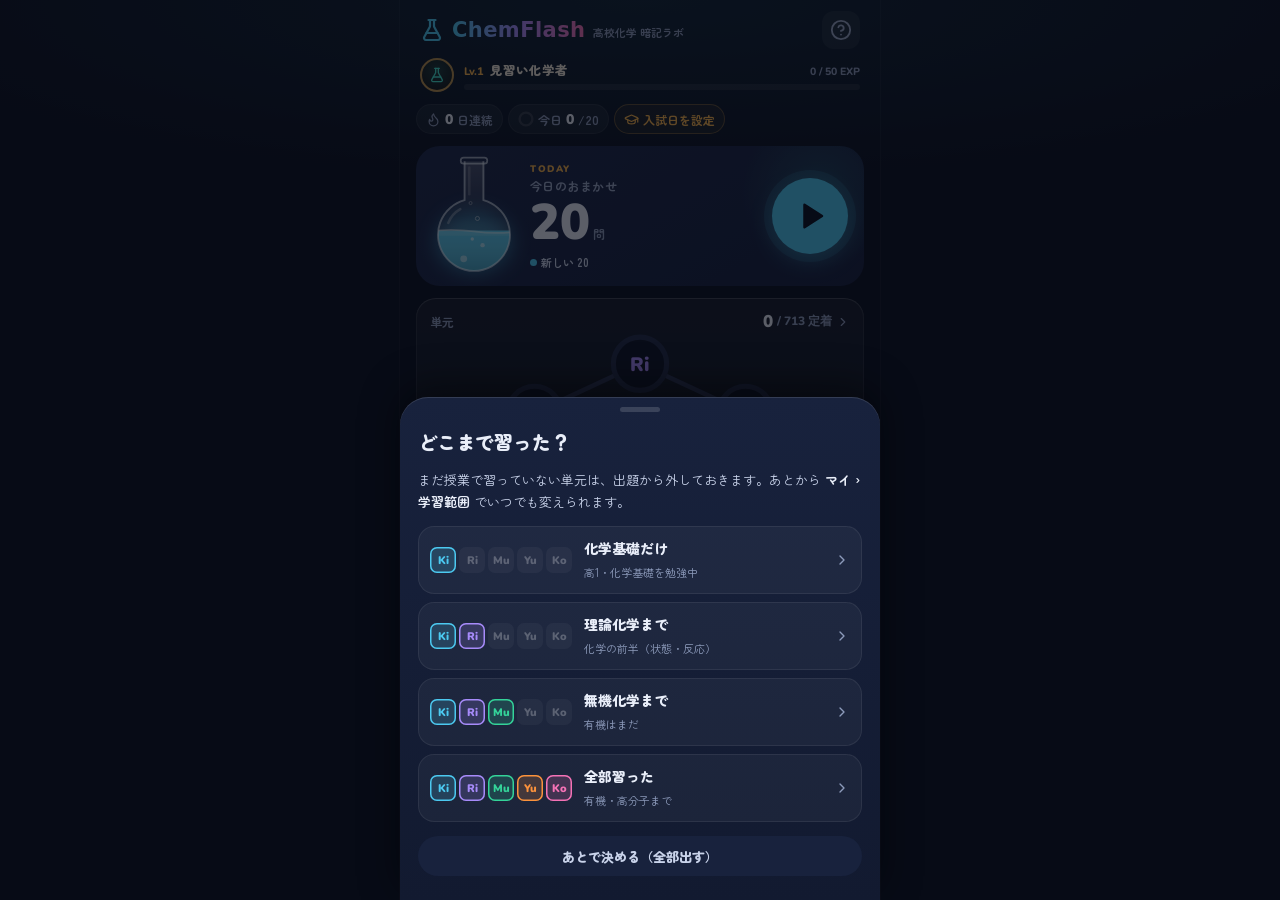
==== commit 7a3bac12: "使いやすさの改善: 今日のおまかせ・範囲の複数選択・取り消し・最初の質問 - ホームの ▶ を「今日のおまかせ」に（期限が古い復習→間違い→新しい問題→おさらい） - 今日の目標・続けた日数（1日休ん" ====
--- a/index.html
+++ b/index.html
@@ -12,7 +12,7 @@
   <link rel="preconnect" href="https://fonts.googleapis.com">
   <link rel="preconnect" href="https://fonts.gstatic.com" crossorigin>
   <link href="https://fonts.googleapis.com/css2?family=Zen+Maru+Gothic:wght@500;700;900&family=Nunito:wght@700;800;900&display=swap" rel="stylesheet">
-  <link rel="stylesheet" href="css/app.css?v=2026110502">
+  <link rel="stylesheet" href="css/app.css?v=2026110601">
 </head>
 <body>
   <svg width="0" height="0" style="position:absolute" aria-hidden="true">
@@ -81,46 +81,7 @@
       <h2><svg class="ic"><use href="#i-flask"/></svg>使い方</h2>
       <button class="iconbtn" id="help-close" aria-label="閉じる"><svg class="ic s18"><use href="#i-x"/></svg></button>
     </div>
-    <details class="help-item u3">
-      <summary><span class="ib"><svg class="ic"><use href="#i-house"/></svg></span>ホーム<svg class="ic chev s16"><use href="#i-chev"/></svg></summary>
-      <ul>
-        <li>大きな ▶ を押すと、いまやるべき問題（今日の復習・間違い復習）から始まります。</li>
-        <li>「演習」で、出題数・範囲（単元・分野・キーワード・難易度）・並べ方・出す問題を選べます。</li>
-        <li>5つの原子は単元です。まわりの輪が「完璧」になった問題の割合。押すと分析が開きます。</li>
-      </ul>
-    </details>
-    <details class="help-item u1">
-      <summary><span class="ib"><svg class="ic"><use href="#i-tube"/></svg></span>問題を解く<svg class="ic chev s16"><use href="#i-chev"/></svg></summary>
-      <ul>
-        <li>答えを見たら、わからない（×）・あいまい（△）・完璧（○）の3つのビーカーから選びます。</li>
-        <li>上の試験管に、答えた結果の色がたまっていきます。左上の × でいつでも終われます。</li>
-        <li>授業でまだ習っていない問題は「まだ習ってない」で出題・分析から外せます（書庫からいつでも戻せます）。</li>
-      </ul>
-    </details>
-    <details class="help-item u2">
-      <summary><span class="ib"><svg class="ic"><use href="#i-rotate"/></svg></span>復習<svg class="ic chev s16"><use href="#i-chev"/></svg></summary>
-      <ul>
-        <li>今日の復習：そろそろ忘れそうな頃の問題が自動で出ます。完璧にするたびに間隔がのび、2回こなすと定着です。</li>
-        <li>間違い復習：わからない・あいまいだった問題を、完璧になるまでくり返します。</li>
-      </ul>
-    </details>
-    <details class="help-item u4">
-      <summary><span class="ib"><svg class="ic"><use href="#i-book"/></svg></span>書庫・分析<svg class="ic chev s16"><use href="#i-chev"/></svg></summary>
-      <ul>
-        <li>書庫は採点なしで全問題を見られる一覧です。検索や単元・分野・状態でしぼりこめます。</li>
-        <li>「学習範囲」で、まだ習っていない単元・分野をまとめて外せます。</li>
-        <li>分析では、いま優先したい分野と、単元ごとの分野別の理解度が見られます。</li>
-      </ul>
-    </details>
-    <details class="help-item u5">
-      <summary><span class="ib"><svg class="ic"><use href="#i-user"/></svg></span>マイ（保存・自作・同期）<svg class="ic chev s16"><use href="#i-chev"/></svg></summary>
-      <ul>
-        <li>問題の ☆ を押すと「保存した問題」にストックされます。</li>
-        <li>自作問題を追加すると、演習・復習にも普通に混ざって出ます（他の人には共有されません）。</li>
-        <li>同期IDを発行すると、別の端末でも続きから学習できます。ファイルでの引っ越しもできます。</li>
-        <li>スマホのブラウザのメニューから「ホーム画面に追加」すると、アプリのように使えます。</li>
-      </ul>
-    </details>
+    <div id="help-body"></div>
     <div class="help-foot">
       <button class="btn second sm" id="help-feedback"><svg class="ic"><use href="#i-msg"/></svg>フィードバックを送る</button>
     </div>
@@ -129,7 +90,7 @@
   <script src="js/sync-config.js"></script>
   <script src="js/seed.js"></script>
   <script src="js/store.js"></script>
-  <script src="js/lab.js?v=2026110502"></script>
-  <script src="js/app.js?v=2026110502"></script>
+  <script src="js/lab.js?v=2026110601"></script>
+  <script src="js/app.js?v=2026110601"></script>
 </body>
 </html>
--- a/css/app.css
+++ b/css/app.css
@@ -76,6 +76,36 @@
 .quest .label { color: #9aa8c7; display: block; margin-top: 2px; }
 .quest .num { font-size: 50px; margin-top: 4px; }
 .quest .qtx { min-width: 0; }
+.quest .mix { display: flex; flex-wrap: wrap; gap: 4px 8px; margin-top: 6px; }
+.quest .mix span { display: inline-flex; align-items: center; gap: 4px; font-size: 11px; font-weight: 700; color: var(--sub); white-space: nowrap; }
+.quest .mix i { width: 7px; height: 7px; border-radius: 50%; background: var(--c, var(--dim)); }
+/* 今日の帯（連続日数・今日の数・入試まで） */
+.today { display: flex; gap: 5px; padding: 0 16px 12px; overflow-x: auto; scrollbar-width: none; }
+.today::-webkit-scrollbar { display: none; }
+.tc { display: inline-flex; align-items: center; gap: 4px; height: 30px; padding: 0 10px; border-radius: 99px; background: rgba(255,255,255,.05); box-shadow: inset 0 0 0 1px rgba(255,255,255,.06); font-size: 12px; font-weight: 700; color: var(--dim); white-space: nowrap; flex-shrink: 0; }
+.tc b { font: 900 14px Nunito, sans-serif; color: var(--text); }
+.tc > svg.ic { width: 15px; height: 15px; }
+.tc.fire > svg.ic { color: var(--orange); }
+.tc.fire b { color: var(--orange); }
+.tc .ring { width: 16px; height: 16px; }
+.tc.clear { color: var(--teal); box-shadow: inset 0 0 0 1px rgba(69,227,207,.35); }
+.tc.clear b { color: var(--teal); }
+button.tc > svg.ic { color: var(--gold); }
+button.tc.none { color: var(--gold); box-shadow: inset 0 0 0 1px rgba(242,177,76,.3); background: rgba(242,177,76,.06); }
+.quick .ib { position: relative; }
+.quick .qn { position: absolute; top: -6px; right: -8px; min-width: 18px; height: 18px; padding: 0 5px; border-radius: 99px; background: var(--orange); color: #1a0f05; font: 900 10.5px/18px Nunito, sans-serif; font-style: normal; text-align: center; }
+/* シートの説明・入試日・最初の質問 */
+.snote { font-size: 13px; line-height: 1.65; color: var(--sub); }
+.snote b { color: var(--text); }
+.datein { color-scheme: dark; font: 800 16px Nunito, sans-serif; }
+.onbl { display: flex; flex-direction: column; gap: 8px; }
+.onbl button { display: flex; align-items: center; gap: 12px; padding: 12px; border-radius: 16px; background: rgba(255,255,255,.04); box-shadow: inset 0 0 0 1px rgba(255,255,255,.07); text-align: left; color: var(--dim); }
+.onbl .els { display: flex; gap: 3px; flex-shrink: 0; }
+.onbl .els span { width: 26px; height: 26px; border-radius: 7px; display: grid; place-items: center; font: 900 11px Nunito, sans-serif; color: rgba(255,255,255,.25); background: rgba(255,255,255,.04); }
+.onbl .els span.on { color: var(--c); background: color-mix(in srgb, var(--c) 18%, transparent); box-shadow: inset 0 0 0 1.5px var(--c); }
+.onbl .tx { flex: 1; min-width: 0; }
+.onbl .tx b { display: block; font-size: 14px; font-weight: 900; color: var(--text); }
+.onbl .tx small { font-size: 11px; color: var(--dim); }
 .play { margin-left: auto; width: 76px; height: 76px; border-radius: 50%; background: var(--cyan); color: var(--bg); display: grid; place-items: center; box-shadow: 0 0 0 8px rgba(76,201,240,.12), 0 8px 22px rgba(76,201,240,.3); flex-shrink: 0; }
 .play svg { width: 30px; height: 30px; fill: currentColor; margin-left: 4px; }
 .play.sm { width: 54px; height: 54px; box-shadow: 0 0 0 6px rgba(76,201,240,.1); }
@@ -249,6 +279,43 @@
 .valsel { width: 100%; margin-top: 8px; height: 42px; border-radius: 12px; border: 0; padding: 0 12px; background: rgba(0,0,0,.28); box-shadow: inset 0 0 0 1px rgba(76,201,240,.3); font-size: 14px; }
 .valsel option { background: #131c33; }
 .seg2 { display: grid; grid-template-columns: 1fr 1fr; gap: 8px; }
+/* 範囲（複数選択・保存） */
+.lrow { display: flex; align-items: center; justify-content: space-between; gap: 8px; margin-bottom: 7px; min-height: 22px; }
+.lrow .label small { font-weight: 500; color: var(--dim2); margin-left: 6px; letter-spacing: 0; }
+.lnk { display: inline-flex; align-items: center; gap: 4px; font-size: 12px; font-weight: 700; color: var(--gold); }
+.pname { display: flex; gap: 6px; margin-bottom: 8px; }
+.pname input { flex: 1; min-width: 0; height: 40px; border-radius: 12px; border: 0; padding: 0 12px; background: rgba(0,0,0,.28); box-shadow: inset 0 0 0 1px rgba(242,177,76,.4); font-size: 14px; }
+.pname .btn { width: auto; flex-shrink: 0; }
+.presets { display: flex; gap: 6px; overflow-x: auto; scrollbar-width: none; margin-bottom: 8px; }
+.presets::-webkit-scrollbar { display: none; }
+.pre { display: inline-flex; align-items: center; flex-shrink: 0; border-radius: 99px; background: rgba(242,177,76,.1); box-shadow: inset 0 0 0 1px rgba(242,177,76,.28); }
+.pre button { display: inline-flex; align-items: center; gap: 4px; height: 32px; padding: 0 4px 0 11px; font-size: 12.5px; font-weight: 700; color: var(--gold); white-space: nowrap; }
+.pre .del { padding: 0 9px 0 4px; color: rgba(242,177,76,.6); }
+.eltiles button { position: relative; }
+.eltiles button.part { box-shadow: inset 0 0 0 1.5px color-mix(in srgb, var(--c) 70%, transparent); background: color-mix(in srgb, var(--c) 9%, rgba(0,0,0,.2)); }
+.eltiles .pdot { position: absolute; top: 5px; right: 5px; width: 6px; height: 6px; border-radius: 50%; background: var(--c); }
+.finetg { display: flex; align-items: center; justify-content: center; gap: 5px; width: 100%; height: 34px; margin-top: 8px; border-radius: 12px; font-size: 12px; font-weight: 700; color: var(--dim); background: rgba(255,255,255,.04); }
+.finetg .ic:last-child { transition: transform .2s; }
+.finetg.open { color: var(--cyan); }
+.finetg.open .ic:last-child { transform: rotate(180deg); }
+.fine { display: flex; flex-direction: column; gap: 10px; margin-top: 10px; }
+.fg .fh { display: flex; align-items: center; gap: 6px; font-size: 12px; margin-bottom: 6px; }
+.fg .fh b { font-weight: 900; color: var(--sub); }
+.chips { display: flex; flex-wrap: wrap; gap: 6px; }
+.chip { display: inline-flex; align-items: center; gap: 5px; padding: 6px 10px; border-radius: 99px; font-size: 12px; font-weight: 700; color: var(--sub); background: rgba(255,255,255,.05); }
+.chip small { font: 800 10.5px Nunito, sans-serif; color: var(--dim); }
+.chip.on { color: var(--text); background: color-mix(in srgb, var(--c) 22%, transparent); box-shadow: inset 0 0 0 1.5px var(--c); }
+.chip.on small { color: var(--c); }
+.chip.none { opacity: .45; }
+.filt { display: flex; align-items: center; gap: 8px; margin-top: 10px; }
+.dp { display: flex; align-items: center; gap: 5px; flex: 1; min-width: 0; }
+.dp .label { margin-right: 2px; white-space: nowrap; }
+.dp button { height: 32px; padding: 0 8px; border-radius: 10px; background: rgba(255,255,255,.04); display: inline-flex; align-items: center; }
+.dp button.on { background: rgba(251,191,36,.14); box-shadow: inset 0 0 0 1.5px rgba(251,191,36,.6); }
+.filt select.pill { max-width: 130px; }
+.pool { text-align: center; font-size: 12px; color: var(--dim); font-weight: 700; }
+.pool b { font: 900 15px Nunito, sans-serif; color: var(--text); }
+.pool .warn { color: var(--orange); }
 
 /* ---------- 復習 ---------- */
 .rvc { display: flex; align-items: center; gap: 6px; padding: 8px 16px 8px 4px; width: 100%; }
@@ -426,26 +493,169 @@
 #toast { position: fixed; z-index: 60; left: 50%; bottom: calc(100px + var(--safe-b)); transform: translate(-50%, 20px); opacity: 0; pointer-events: none; transition: .2s;
   background: #1d2947; color: var(--text); font-size: 13px; font-weight: 700; padding: 10px 16px; border-radius: 99px; box-shadow: 0 8px 24px rgba(0,0,0,.4), inset 0 0 0 1px rgba(255,255,255,.08); max-width: 88vw; text-align: center; }
 #toast.show { opacity: 1; transform: translate(-50%, 0); }
+#toast.act { pointer-events: auto; display: flex; align-items: center; gap: 12px; padding: 6px 6px 6px 16px; white-space: nowrap; }
+#toast.act:not(.show) { pointer-events: none; }
+#toast.act button { height: 32px; padding: 0 14px; border-radius: 99px; background: rgba(76,201,240,.16); color: var(--cyan); font-size: 13px; font-weight: 900; }
 #toast.good { color: var(--green); }
 #toast.bad { color: var(--orange); }
 body.insession #toast { bottom: calc(150px + var(--safe-b)); }
-dialog#help-dialog { margin: auto; width: min(440px, 92vw); max-height: 86vh; border: 0; border-radius: 24px; padding: 18px; color: var(--text);
-  background: linear-gradient(180deg, #18223d, #121a30); box-shadow: inset 0 1px 0 rgba(255,255,255,.12), 0 20px 60px rgba(0,0,0,.6); }
-dialog#help-dialog::backdrop { background: rgba(5,8,16,.62); }
-.help-h { display: flex; align-items: center; justify-content: space-between; margin-bottom: 8px; }
+dialog#help-dialog { margin: auto; width: min(460px, calc(100vw - 16px)); max-width: none; max-height: 92vh; border: 0; border-radius: 24px; padding: 0 14px 16px; color: var(--text); overscroll-behavior: contain;
+  background: linear-gradient(180deg, #18223d, #10182c); box-shadow: inset 0 1px 0 rgba(255,255,255,.12), 0 20px 60px rgba(0,0,0,.6); }
+dialog#help-dialog::backdrop { background: rgba(5,8,16,.7); }
+.help-h { display: flex; align-items: center; justify-content: space-between; position: sticky; top: 0; z-index: 3; padding: 14px 2px 8px; margin: 0 -2px; background: #18223d; }
 .help-h h2 { font-size: 18px; font-weight: 900; display: flex; align-items: center; gap: 8px; }
 .help-h h2 svg { color: var(--cyan); }
-.help-item { border-bottom: 1px solid var(--line); }
-.help-item summary { list-style: none; display: flex; align-items: center; gap: 10px; padding: 12px 2px; font-size: 14px; font-weight: 900; cursor: pointer; }
-.help-item summary::-webkit-details-marker { display: none; }
-.help-item summary .ib { width: 32px; height: 32px; border-radius: 10px; display: grid; place-items: center; background: rgba(255,255,255,.05); color: var(--c, var(--sub)); }
-.help-item summary .ib svg { width: 17px; height: 17px; }
-.help-item summary .chev { margin-left: auto; color: var(--dim); transition: transform .2s; }
-.help-item[open] summary .chev { transform: rotate(90deg); }
-.help-item ul { padding: 0 6px 12px 44px; display: flex; flex-direction: column; gap: 6px; font-size: 13px; line-height: 1.65; color: var(--sub); font-weight: 500; }
 .help-foot { display: flex; gap: 8px; margin-top: 14px; }
 .help-foot .btn { flex: 1; }
+
+/* 使い方（図で見せる） */
+.htoc { position: sticky; top: 56px; z-index: 2; display: flex; gap: 6px; overflow-x: auto; padding: 4px 0 10px; margin: 0 -14px; padding-left: 14px; padding-right: 14px; background: linear-gradient(#18223d 75%, rgba(24,34,61,0)); scrollbar-width: none; }
+.htoc::-webkit-scrollbar { display: none; }
+.htoc button { flex-shrink: 0; height: 30px; padding: 0 12px; border-radius: 99px; background: rgba(255,255,255,.06); color: var(--sub); font-size: 12px; font-weight: 700; }
+.hsec { background: var(--glass); box-shadow: var(--glass-edge); border-radius: 20px; padding: 14px 14px 16px; margin-top: 12px; }
+.hsec:first-of-type { margin-top: 2px; }
+.hsec h3 { display: flex; align-items: center; gap: 10px; font-size: 15px; font-weight: 900; margin-bottom: 12px; }
+.hsec h3 .ib { width: 30px; height: 30px; border-radius: 10px; display: grid; place-items: center; background: rgba(255,255,255,.06); color: var(--c, var(--cyan)); flex-shrink: 0; }
+.hsec h3 .ib svg { width: 16px; height: 16px; }
+.hfig { display: flex; flex-direction: column; align-items: stretch; }
+.hfig .cap { text-align: center; font-size: 12.5px; font-weight: 700; color: var(--sub); margin-top: 8px; line-height: 1.5; }
+.hfig .cap.sm, .hfig .sm { font-size: 11px; color: var(--dim); font-weight: 500; }
+.hnote { margin-top: 10px; font-size: 12px; color: var(--sub); background: rgba(242,177,76,.08); border-radius: 12px; padding: 8px 10px; text-align: center; }
+.hnote b { color: var(--gold); }
+
+/* 見本の画面（ホーム）に番号 */
+.shot { align-self: center; width: 236px; border-radius: 26px; padding: 8px 0 10px; background: var(--bg); box-shadow: 0 0 0 6px #1d2742, 0 0 0 7px rgba(255,255,255,.08), 0 14px 30px rgba(0,0,0,.45); overflow: hidden; margin: 6px 0 4px; }
+.shot-in { zoom: .62; width: 375px; pointer-events: none; }
+.shot-in .body { padding: 0 16px; display: flex; flex-direction: column; gap: 12px; }
+.shot-in .level, .shot-in .quest, .shot-in .mol, .shot-in .quick { position: relative; }
+.shot-in .level { padding-top: 10px; }
+.co { position: absolute; z-index: 2; top: 6px; right: 6px; width: 34px; height: 34px; border-radius: 50%; background: #ff6b76; color: #fff; display: grid; place-items: center; font: 900 20px Nunito, sans-serif; font-style: normal; box-shadow: 0 0 0 4px var(--bg); }
+.shot-in .level .co { top: 4px; right: auto; left: 222px; }
+.shot-in .quest .co { right: auto; left: 8px; }
+.shot-in .mol .co { right: auto; left: 64px; top: 8px; }
+.shot-in .quick .co { top: -14px; right: -6px; }
+.coleg { list-style: none; display: grid; grid-template-columns: 1fr 1fr; gap: 6px; margin-top: 14px; }
+.coleg li { display: flex; align-items: flex-start; gap: 6px; font-size: 11.5px; font-weight: 700; color: var(--sub); line-height: 1.45; background: rgba(255,255,255,.04); border-radius: 10px; padding: 7px 8px; }
+.coleg b { width: 18px; height: 18px; border-radius: 50%; background: #ff6b76; color: #fff; display: grid; place-items: center; font: 900 11px Nunito, sans-serif; flex-shrink: 0; }
+
+/* 解き方 */
+.hflow { display: flex; align-items: center; justify-content: center; gap: 4px; margin-bottom: 12px; color: var(--dim); }
+.hflow .st { display: inline-flex; align-items: center; gap: 4px; font-size: 11.5px; font-weight: 700; color: var(--sub); background: rgba(255,255,255,.05); border-radius: 99px; padding: 5px 10px; white-space: nowrap; }
+.hflow .st.on { color: #06222b; background: var(--cyan); }
+.hfig .beakers { gap: 8px; }
+.hfig .beaker { height: 84px; }
+.bcap { display: grid; grid-template-columns: repeat(3, 1fr); gap: 8px; margin-top: 6px; }
+.bcap span { text-align: center; font-size: 11px; font-weight: 700; color: var(--dim); line-height: 1.4; }
+
+/* 試験管 → フラスコ */
+.htube { display: flex; align-items: center; gap: 8px; }
+.htube svg.tube { flex: 1; height: 30px; }
+.htube span { font: 900 13px Nunito, sans-serif; color: var(--sub); }
+.harrow { display: flex; justify-content: center; color: var(--dim); margin: 2px 0; }
+.hres { display: flex; align-items: center; gap: 12px; }
+.hres .fk { width: 104px; flex-shrink: 0; }
+.hres .fk svg { width: 100%; height: auto; aspect-ratio: 120/140; overflow: visible; }
+.hres .tx { flex: 1; min-width: 0; display: flex; flex-direction: column; gap: 6px; }
+.hres .tx p { font-size: 12.5px; font-weight: 700; color: var(--sub); }
+.hres .tx b { color: var(--teal); }
+.hres .legend3 { justify-content: flex-start; gap: 12px; font-size: 14px; margin: 0; }
+
+/* EXP */
+.hexp { display: flex; align-items: center; justify-content: center; gap: 6px; }
+.hexp .g { width: 34px; height: 34px; border-radius: 10px; display: grid; place-items: center; background: color-mix(in srgb, var(--k) 18%, transparent); color: var(--k); }
+.hexp .g.k-ok { --k: #34d399; } .hexp .g.k-vague { --k: #fbbf24; } .hexp .g.k-ng { --k: #fb923c; }
+.hexp .g svg { width: 17px; height: 17px; stroke-width: 2.8; }
+.hexp .eq { font: 900 20px Nunito, sans-serif; color: var(--dim); margin: 0 4px; }
+.hexp .plus { font: 900 30px Nunito, sans-serif; color: var(--gold); line-height: 1; }
+.hexp .plus small { font-size: 13px; margin-left: 3px; }
+.stairs { display: grid; grid-template-columns: repeat(7, 1fr); gap: 4px; align-items: end; margin-top: 16px; padding-top: 16px; }
+.stairs .sp { position: relative; display: flex; flex-direction: column; align-items: center; gap: 3px; min-width: 0; }
+.stairs .bar { width: 100%; height: var(--h); border-radius: 8px 8px 3px 3px; background: linear-gradient(180deg, rgba(242,177,76,.55), rgba(242,177,76,.12)); }
+.stairs .sp.here .bar { background: linear-gradient(180deg, #45e3cf, rgba(69,227,207,.2)); box-shadow: 0 0 14px rgba(69,227,207,.4); }
+.stairs b { font: 900 11px Nunito, sans-serif; color: var(--gold); }
+.stairs .sp.here b { color: var(--teal); }
+.stairs .nm { font-size: 9.5px; font-weight: 700; color: var(--sub); text-align: center; line-height: 1.25; word-break: keep-all; overflow-wrap: anywhere; min-height: 24px; }
+.stairs .q { font: 800 9.5px Nunito, sans-serif; color: var(--dim); }
+.stairs em { position: absolute; top: -18px; font-style: normal; font-size: 9px; font-weight: 900; color: #06222b; background: var(--teal); border-radius: 99px; padding: 1px 6px; white-space: nowrap; }
+
+/* 原子 = 単元 */
+.hmol svg { width: 100%; height: auto; display: block; }
+.ukey { display: flex; flex-wrap: wrap; justify-content: center; gap: 6px; margin-top: 4px; }
+.ukey span { display: inline-flex; align-items: center; gap: 5px; font-size: 11px; font-weight: 700; color: var(--sub); background: rgba(255,255,255,.04); border-radius: 99px; padding: 3px 9px 3px 4px; }
+.ukey b { font: 900 11px Nunito, sans-serif; color: var(--c); background: color-mix(in srgb, var(--c) 16%, transparent); border-radius: 99px; padding: 1px 6px; }
+.hpts { display: flex; flex-direction: column; gap: 8px; margin-top: 12px; }
+.hpts > div { display: flex; align-items: center; gap: 10px; }
+.hpts .ring { width: 36px; height: 36px; flex-shrink: 0; display: grid; place-items: center; border-radius: 12px; background: rgba(255,255,255,.04); color: var(--violet); }
+.hpts .ring svg { width: 26px; height: 26px; }
+.hpts .ring svg.ic { width: 18px; height: 18px; }
+.hpts p { font-size: 12.5px; color: var(--sub); line-height: 1.5; font-weight: 500; }
+.hpts b { color: var(--text); }
+
+/* 復習のしくみ */
+.tl { display: flex; align-items: flex-start; justify-content: space-between; }
+.tl .nd { display: flex; flex-direction: column; align-items: center; gap: 3px; width: 56px; }
+.tl .v { height: 62px; display: flex; align-items: flex-end; justify-content: center; }
+.tl .v svg.vial { width: 21px; height: 62px; }
+.tl .cap-ic { width: 46px; height: 46px; border-radius: 50%; display: grid; place-items: center; color: #06222b; background: var(--teal); box-shadow: 0 0 18px rgba(69,227,207,.5); margin-bottom: 8px; }
+.tl .cap-ic svg { width: 24px; height: 24px; }
+.tl .nd b { font-size: 12px; font-weight: 900; }
+.tl .nd span { font-size: 10.5px; color: var(--green); font-weight: 700; }
+.tl .ar { display: flex; flex-direction: column; align-items: center; font-style: normal; color: var(--dim); margin-top: 22px; flex: 1; min-width: 0; }
+.tl .ar small { font: 800 10px Nunito, sans-serif; color: var(--teal); }
+.tlbad { display: flex; align-items: center; gap: 8px; margin-top: 12px; padding: 8px 10px; border-radius: 12px; background: rgba(251,146,60,.08); color: var(--orange); font-size: 12px; font-weight: 700; }
+.tlbad span { color: var(--sub); }
+.tlbad .o { color: var(--orange); } .tlbad .y { color: var(--yellow); }
+.two { display: grid; grid-template-columns: 1fr 1fr; gap: 8px; margin-top: 10px; }
+.two > div { background: rgba(255,255,255,.04); border-radius: 14px; padding: 10px; }
+.two .t { display: flex; align-items: center; gap: 5px; font-size: 12.5px; font-weight: 900; color: var(--teal); }
+.two .t.o { color: var(--orange); }
+.two p { font-size: 11.5px; color: var(--sub); margin-top: 4px; line-height: 1.5; }
+
+/* タブ・便利な機能 */
+.htabs { display: grid; grid-template-columns: repeat(5, 1fr); gap: 4px; background: #0e1628; border-radius: 16px; padding: 10px 4px; box-shadow: inset 0 1px 0 rgba(255,255,255,.06); }
+.htabs > div { display: flex; flex-direction: column; align-items: center; gap: 3px; text-align: center; min-width: 0; }
+.htabs .ic2 { color: var(--cyan); }
+.htabs .ic2 svg { width: 22px; height: 22px; }
+.htabs b { font-size: 11px; font-weight: 900; }
+.htabs > div > span:last-child { font-size: 9.5px; color: var(--dim); font-weight: 700; line-height: 1.35; }
+.htips { display: grid; grid-template-columns: 1fr 1fr; gap: 8px; }
+.htips > div { background: rgba(255,255,255,.04); border-radius: 14px; padding: 10px; display: flex; flex-direction: column; gap: 3px; }
+.htips .ib { width: 30px; height: 30px; border-radius: 10px; display: grid; place-items: center; background: color-mix(in srgb, var(--c) 15%, transparent); color: var(--c); margin-bottom: 3px; }
+.htips .ib svg { width: 16px; height: 16px; }
+.htips b { font-size: 12.5px; font-weight: 900; }
+.htips > div > span:last-child { font-size: 11px; color: var(--dim); line-height: 1.45; font-weight: 500; }
+
+/* Route とは */
+#h-route { background: none; box-shadow: none; padding: 0; margin-top: 18px; }
+#h-route h3 { padding: 0 2px; }
+#h-route .rmk2 { background: #0072CD; color: #fff; font: 700 15px system-ui, sans-serif; position: relative; }
+#h-route .rmk2::after { content: ""; position: absolute; right: 5px; bottom: 6px; width: 7px; height: 2px; border-radius: 2px; background: #ff6b76; }
+.prtag { font-size: 9px; font-weight: 700; letter-spacing: .08em; color: #7f8db0; border: 1px solid rgba(255,255,255,.14); border-radius: 4px; padding: 0 4px; line-height: 14px; }
+.hroute .rsteps { display: flex; flex-direction: column; gap: 6px; }
+.hroute .rsteps div { display: flex; align-items: center; gap: 8px; font-size: 12.5px; font-weight: 700; color: #d6deef; }
+.hroute .rsteps b { width: 20px; height: 20px; border-radius: 50%; display: grid; place-items: center; background: rgba(91,184,255,.16); color: #5bb8ff; font: 900 11px Nunito, sans-serif; flex-shrink: 0; }
+.rnote { display: flex; gap: 6px; align-items: flex-start; font-size: 11.5px; color: var(--dim); line-height: 1.55; margin-top: 8px; padding: 0 4px; }
+.rnote svg { color: var(--green); flex-shrink: 0; margin-top: 2px; }
 
 @media (min-width: 520px) {
   #app { box-shadow: 0 0 0 1px rgba(255,255,255,.04); }
 }
+
+/* 使い方: 今日のおまかせ */
+.shot-in .today { position: relative; overflow: visible; }
+.shot-in .today .co { top: -2px; right: auto; left: 318px; }
+.pbar, .pcap { display: grid; grid-template-columns: 5fr 3fr 7fr 4fr; gap: 3px; }
+.pbar span { height: 34px; display: grid; place-items: center; font-size: 11.5px; font-weight: 900; color: #0b1222; background: var(--c); }
+.pbar span:first-child { border-radius: 10px 0 0 10px; }
+.pbar span:last-child { border-radius: 0 10px 10px 0; opacity: .75; }
+.pcap { margin-top: 5px; }
+.pcap span { text-align: center; font-size: 10px; font-weight: 700; color: var(--dim); line-height: 1.35; }
+.pexam { display: flex; align-items: center; justify-content: center; gap: 6px; margin-top: 14px; padding: 9px 10px; border-radius: 12px; background: rgba(242,177,76,.08); font-size: 12px; font-weight: 700; color: var(--sub); flex-wrap: wrap; }
+.pexam > svg { color: var(--gold); }
+.pexam b { font: 900 15px Nunito, sans-serif; color: var(--gold); }
+.pdays { display: grid; grid-template-columns: repeat(7, 1fr); gap: 5px; margin-top: 14px; }
+.pdays span { height: 46px; border-radius: 12px; display: flex; flex-direction: column; align-items: center; justify-content: center; gap: 2px; }
+.pdays span.on { background: rgba(251,146,60,.14); color: var(--orange); }
+.pdays span.off { box-shadow: inset 0 0 0 1.5px rgba(255,255,255,.12); border: 0; background: repeating-linear-gradient(135deg, rgba(255,255,255,.03) 0 4px, transparent 4px 8px); }
+.pdays svg { width: 16px; height: 16px; }
+.pdays small { font-size: 10px; font-weight: 700; color: var(--dim); }
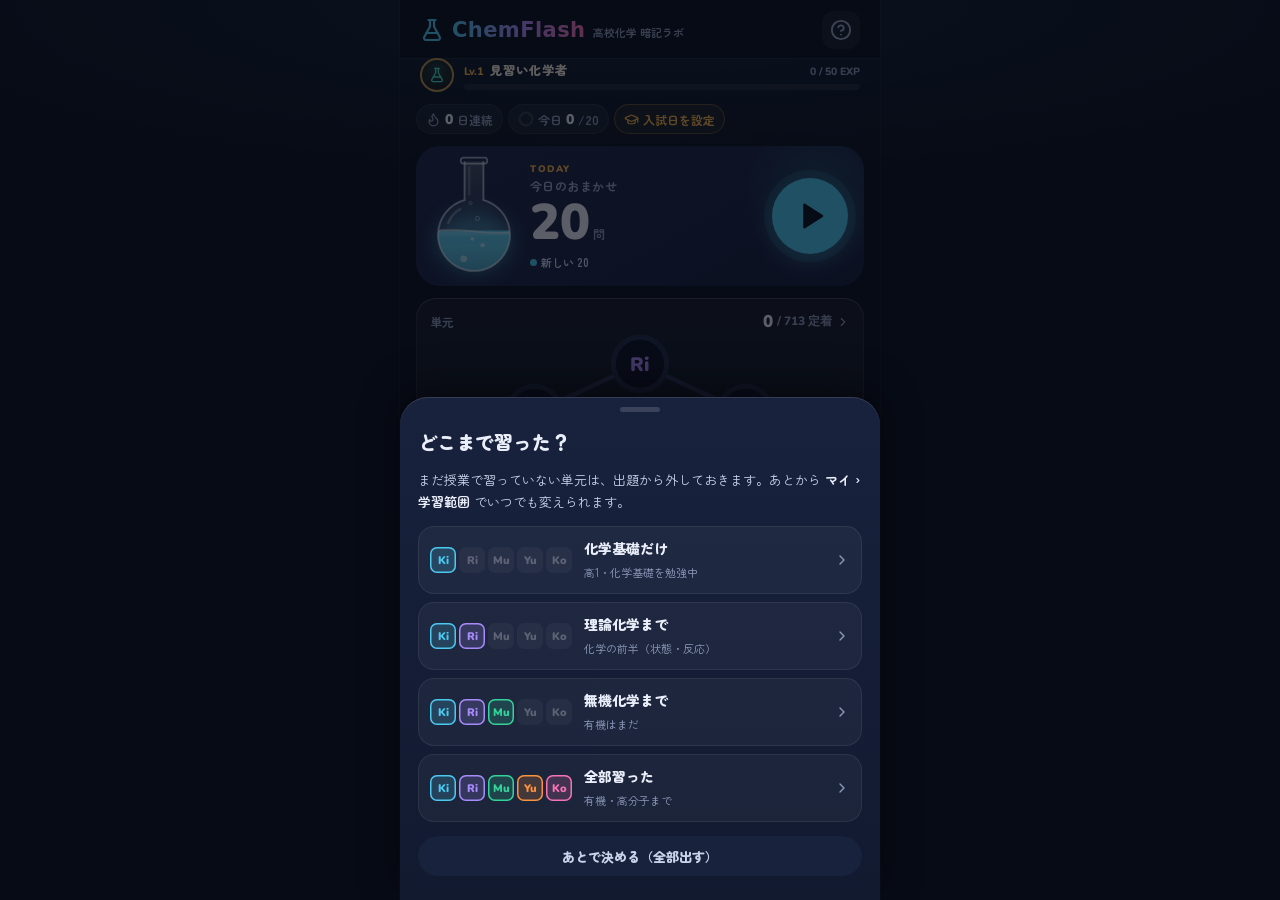
==== commit 9eab9d57: "ホームの「ChemFlash」の帯をスクロールしても常に上に固定 Co-Authored-By: Claude Opus 5.5 <noreply@anthropic.com>" ====
--- a/index.html
+++ b/index.html
@@ -12,7 +12,7 @@
   <link rel="preconnect" href="https://fonts.googleapis.com">
   <link rel="preconnect" href="https://fonts.gstatic.com" crossorigin>
   <link href="https://fonts.googleapis.com/css2?family=Zen+Maru+Gothic:wght@500;700;900&family=Nunito:wght@700;800;900&display=swap" rel="stylesheet">
-  <link rel="stylesheet" href="css/app.css?v=2026110601">
+  <link rel="stylesheet" href="css/app.css?v=2026110701">
 </head>
 <body>
   <svg width="0" height="0" style="position:absolute" aria-hidden="true">
@@ -90,7 +90,7 @@
   <script src="js/sync-config.js"></script>
   <script src="js/seed.js"></script>
   <script src="js/store.js"></script>
-  <script src="js/lab.js?v=2026110601"></script>
-  <script src="js/app.js?v=2026110601"></script>
+  <script src="js/lab.js?v=2026110701"></script>
+  <script src="js/app.js?v=2026110701"></script>
 </body>
 </html>
--- a/css/app.css
+++ b/css/app.css
@@ -41,6 +41,8 @@
 
 /* ---------- 上の帯 ---------- */
 .topbar { display: flex; align-items: center; justify-content: space-between; padding: calc(10px + var(--safe-t)) 20px 8px; min-height: 58px; }
+/* ホームの「ChemFlash」の帯は、スクロールしても常に上に出しておく */
+.topbar.brandbar { position: sticky; top: 0; z-index: 30; background: rgba(11,18,34,.88); -webkit-backdrop-filter: blur(14px); backdrop-filter: blur(14px); box-shadow: 0 1px 0 rgba(255,255,255,.06); }
 .brand { display: flex; align-items: baseline; gap: 8px; white-space: nowrap; min-width: 0; }
 .brand .bflask { color: var(--cyan); align-self: center; display: inline-flex; }
 .brand .bflask svg { width: 24px; height: 24px; stroke-width: 2.2; }
@@ -659,3 +661,7 @@
 .pdays span.off { box-shadow: inset 0 0 0 1.5px rgba(255,255,255,.12); border: 0; background: repeating-linear-gradient(135deg, rgba(255,255,255,.03) 0 4px, transparent 4px 8px); }
 .pdays svg { width: 16px; height: 16px; }
 .pdays small { font-size: 10px; font-weight: 700; color: var(--dim); }
+
+/* ×のあとの関連問題の印 */
+.relchip { display: inline-flex; align-items: center; gap: 5px; align-self: flex-start; margin-bottom: 8px; padding: 4px 10px; border-radius: 99px; font-size: 11.5px; font-weight: 700; color: #ffb27a; background: rgba(251,146,60,.12); box-shadow: inset 0 0 0 1px rgba(251,146,60,.3); }
+.relchip b { font-weight: 900; color: #ffd0ad; margin-left: 2px; }
